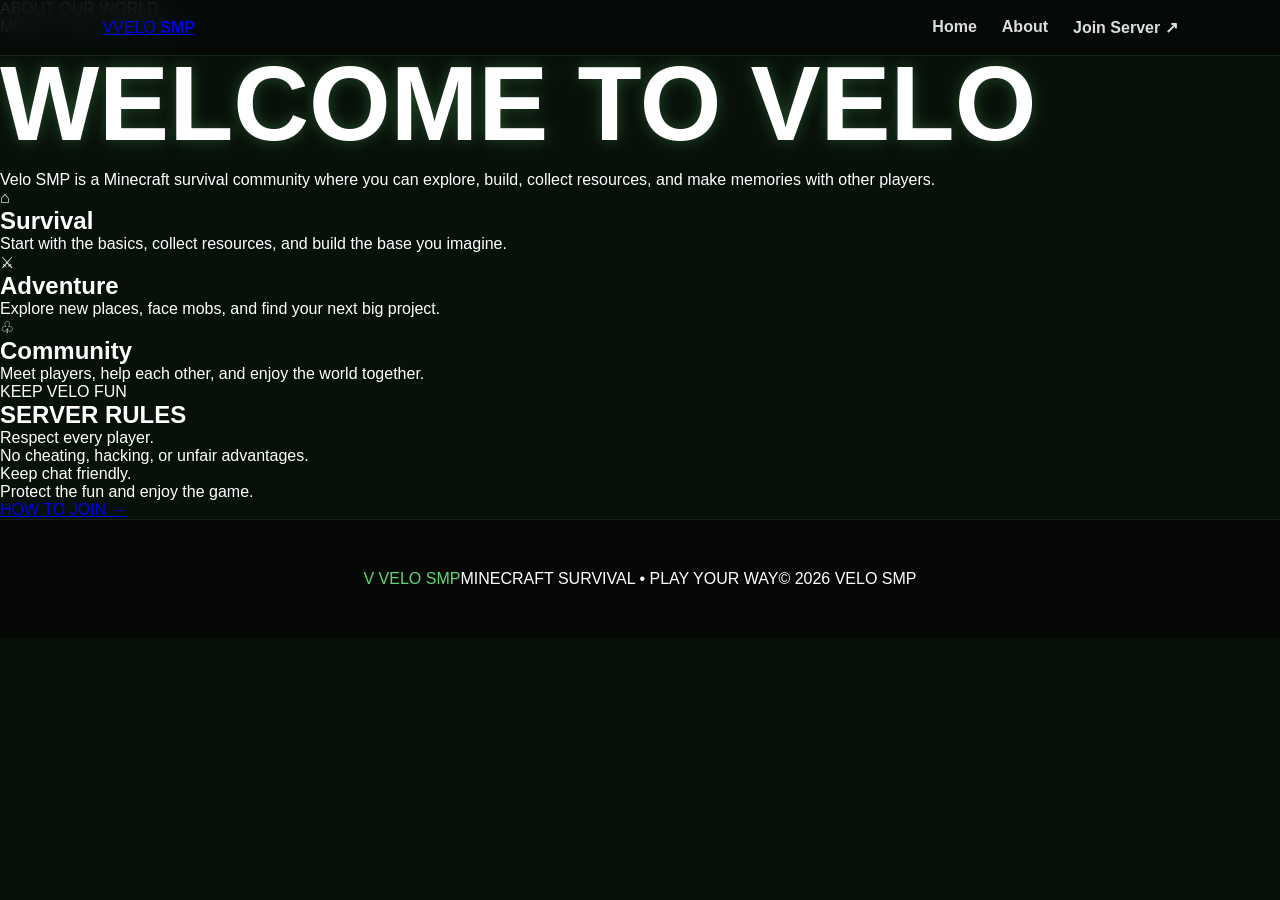
==== about.html @ e3dd099f "Add separate Velo SMP about page" ====
<!doctype html>
<html lang="en">
<head>
  <meta charset="UTF-8"><meta name="viewport" content="width=device-width, initial-scale=1">
  <meta name="theme-color" content="#07110b"><title>About | Velo SMP</title>
  <link rel="icon" type="image/svg+xml" href="favicon.svg"><link rel="stylesheet" href="style.css">
</head>
<body><div class="ambient"></div>
<header class="site-header"><a class="brand" href="index.html"><span class="brand-mark">V</span><span>VELO <b>SMP</b></span></a><nav aria-label="Main navigation"><a href="index.html">Home</a><a class="active" href="about.html">About</a><a class="nav-join" href="join.html">Join Server <span>↗</span></a></nav></header>
<main class="subpage"><div class="server-pill"><span class="status-dot"></span> ABOUT OUR WORLD</div><p class="eyebrow">MORE THAN A SERVER</p><h1>WELCOME TO <span>VELO</span></h1><p class="subpage-copy">Velo SMP is a Minecraft survival community where you can explore, build, collect resources, and make memories with other players.</p>
<div class="about-grid"><article class="info-card"><span class="feature-icon">⌂</span><h2>Survival</h2><p>Start with the basics, collect resources, and build the base you imagine.</p></article><article class="info-card"><span class="feature-icon">⚔</span><h2>Adventure</h2><p>Explore new places, face mobs, and find your next big project.</p></article><article class="info-card"><span class="feature-icon">♧</span><h2>Community</h2><p>Meet players, help each other, and enjoy the world together.</p></article></div>
<div class="rules-panel"><p class="eyebrow">KEEP VELO FUN</p><h2>SERVER RULES</h2><ul><li>Respect every player.</li><li>No cheating, hacking, or unfair advantages.</li><li>Keep chat friendly.</li><li>Protect the fun and enjoy the game.</li></ul></div><a class="button button-primary" href="join.html">HOW TO JOIN <span>→</span></a></main>
<footer><a class="footer-brand" href="index.html"><span class="brand-mark small">V</span> VELO SMP</a><span>MINECRAFT SURVIVAL • PLAY YOUR WAY</span><span>© 2026 VELO SMP</span></footer></body></html>
---- style.css ----
/* ================================
   BASIC RESET
================================ */

* {
    margin: 0;
    padding: 0;
    box-sizing: border-box;
}

html {
    scroll-behavior: smooth;
}

body {
    font-family: Arial, Helvetica, sans-serif;
    background: #08100a;
    color: white;
    overflow-x: hidden;
}


/* ================================
   ANIMATED BACKGROUND
================================ */

.particles {
    position: fixed;
    inset: 0;
    z-index: -10;
    pointer-events: none;

    background-image:
        radial-gradient(
            circle,
            rgba(99, 212, 113, 0.5) 1px,
            transparent 1px
        );

    background-size: 55px 55px;

    animation: backgroundMove 15s linear infinite;

    opacity: 0.3;
}

@keyframes backgroundMove {

    from {
        background-position: 0 0;
    }

    to {
        background-position: 110px 110px;
    }

}


/* ================================
   FLOATING SYMBOLS
================================ */

.floating-symbol {
    position: fixed;
    z-index: -5;

    color: rgba(99, 212, 113, 0.18);

    font-size: 35px;

    pointer-events: none;
}

.symbol-1 {
    left: 8%;
    top: 30%;

    animation:
        floatOne 7s ease-in-out infinite;
}

.symbol-2 {
    right: 10%;
    top: 55%;

    animation:
        floatTwo 9s ease-in-out infinite;
}

.symbol-3 {
    left: 25%;
    bottom: 10%;

    animation:
        floatThree 8s ease-in-out infinite;
}

@keyframes floatOne {

    0%,
    100% {
        transform:
            translate(0, 0)
            rotate(0deg);
    }

    50% {
        transform:
            translate(30px, -40px)
            rotate(180deg);
    }

}

@keyframes floatTwo {

    0%,
    100% {
        transform:
            translate(0, 0)
            rotate(0deg);
    }

    50% {
        transform:
            translate(-30px, 35px)
            rotate(-180deg);
    }

}

@keyframes floatThree {

    0%,
    100% {
        transform:
            translate(0, 0)
            rotate(0deg);
    }

    50% {
        transform:
            translate(40px, -25px)
            rotate(180deg);
    }

}


/* ================================
   NAVBAR
================================ */

header {
    position: fixed;

    top: 0;
    left: 0;

    width: 100%;

    z-index: 1000;

    display: flex;
    justify-content: space-between;
    align-items: center;

    padding: 18px 8%;

    background: rgba(5, 10, 6, 0.85);

    backdrop-filter: blur(12px);

    border-bottom:
        1px solid rgba(99, 212, 113, 0.15);

    transition: 0.3s ease;
}

header.scrolled {
    padding-top: 12px;
    padding-bottom: 12px;

    background:
        rgba(5, 10, 6, 0.97);

    box-shadow:
        0 8px 30px rgba(0, 0, 0, 0.4);
}


/* Logo */

.logo {
    font-size: 22px;
    font-weight: 800;

    color: white;
}

.logo span {
    color: #63d471;
}


/* Navigation */

nav {
    display: flex;
    gap: 25px;
}

nav a {
    color: #ddd;

    text-decoration: none;

    font-weight: 600;

    transition:
        color 0.25s ease;
}

nav a:hover {
    color: #63d471;
}


/* ================================
   HERO
================================ */

.hero {
    min-height: 100vh;

    display: flex;

    justify-content: center;
    align-items: center;

    text-align: center;

    padding:
        120px 20px 90px;

    background:
        radial-gradient(
            circle at center,
            rgba(35, 75, 42, 0.9),
            transparent 50%
        );
}

.hero-content {
    max-width: 850px;
}


/* Welcome */

.welcome {
    color: #63d471;

    letter-spacing: 5px;

    font-size: 13px;

    font-weight: 800;

    margin-bottom: 10px;
}


/* ================================
   VELO SMP TITLE
================================ */

.title-container {
    position: relative;

    display: inline-block;

    animation:
        titleFloat 3s ease-in-out infinite;
}

h1 {
    font-size:
        clamp(55px, 10vw, 105px);

    line-height: 1;

    margin: 15px 0;

    color: white;

    text-shadow:
        0 0 15px rgba(99, 212, 113, 0.3);

    animation:
        titleGlow 2s ease-in-out infinite alternate;
}

@keyframes titleFloat {

    0%,
    100% {
        transform:
            translateY(0)
            rotate(0deg);
    }

    50% {
        transform:
            translateY(-10px)
            rotate(-0.5deg);
    }

}

@keyframes titleGlow {

    from {
        text-shadow:
            0 0 15px
            rgba(99, 212, 113, 0.25);
    }

    to {
        text-shadow:
            0 0 45px
            rgba(99, 212, 113, 0.75);
    }

}


/* Sparkles */

.sparkle {
    position: absolute;

    top: 25%;

    color: #63d471;

    font-size: 22px;

    animation:
        sparkleAnimation 1.5s ease-in-out infinite;
}

.sparkle-left {
    left: -50px;
}

.sparkle-right {
    right: -50px;

    animation-delay: 0.7s;
}

@keyframes sparkleAnimation {

    0%,
    100% {
        opacity: 0.2;

        transform:
            scale(0.6)
            rotate(0deg);
    }

    50% {
        opacity: 1;

        transform:
            scale(1.3)
            rotate(180deg);

        text-shadow:
            0 0 20px #63d471;
    }

}


/* ================================
   DESCRIPTION
================================ */

.description {
    color: #c2cbc4;

    font-size: 18px;

    line-height: 1.6;

    margin-top: 15px;
}


/* ================================
   SERVER IP
================================ */

.server-box {
    max-width: 500px;

    margin:
        30px auto 10px;

    display: flex;

    justify-content: space-between;
    align-items: center;

    padding: 7px;

    background:
        rgba(20, 30, 23, 0.95);

    border:
        1px solid #344936;

    border-radius: 8px;

    animation:
        serverGlow 3s ease-in-out infinite;
}

.server-box span {
    padding-left: 15px;

    font-weight: bold;

    font-size: 16px;
}

.server-box button,
.copy-button {
    position: relative;

    overflow: hidden;

    padding: 13px 20px;

    border: none;

    border-radius: 6px;

    background: #63d471;

    color: #071009;

    font-weight: 800;

    cursor: pointer;

    transition:
        transform 0.2s ease,
        box-shadow 0.2s ease;
}

.server-box button:hover,
.copy-button:hover {
    transform:
        translateY(-2px)
        scale(1.03);

    box-shadow:
        0 8px 25px
        rgba(99, 212, 113, 0.3);
}

@keyframes serverGlow {

    0%,
    100% {
        box-shadow:
            0 0 15px
            rgba(99, 212, 113, 0.04);
    }

    50% {
        box-shadow:
            0 0 30px
            rgba(99, 212, 113, 0.15);
    }

}

#copyMessage {
    min-height: 22px;

    color: #63d471;

    font-weight: bold;

    margin-top: 5px;
}


/* ================================
   BUTTONS
================================ */

.buttons {
    margin-top: 25px;

    display: flex;

    justify-content: center;

    gap: 15px;
}

.main-button,
.instagram-button {
    padding: 14px 25px;

    border-radius: 7px;

    text-decoration: none;

    font-weight: bold;

    transition:
        transform 0.25s ease,
        box-shadow 0.25s ease;
}

.main-button {
    background: #63d471;

    color: #071009;
}

.instagram-button {
    background: #171717;

    color: white;

    border:
        1px solid #444;
}

.main-button:hover,
.instagram-button:hover {
    transform:
        translateY(-4px);

    box-shadow:
        0 10px 25px
        rgba(0, 0, 0, 0.3);
}


/* ================================
   SECTIONS
================================ */

section {
    padding: 110px 8%;
}

.section-heading {
    text-align: center;
}

.section-tag {
    color: #63d471;

    letter-spacing: 4px;

    font-size: 13px;

    font-weight: 800;
}

section h2 {
    text-align: center;

    font-size: 35px;

    margin:
        8px 0 50px;
}


/* ================================
   CARDS
================================ */

.cards {
    max-width: 1100px;

    margin: auto;

    display: grid;

    grid-template-columns:
        repeat(3, 1fr);

    gap: 25px;
}

.card {
    padding: 35px;

    text-align: center;

    background:
        rgba(17, 25, 19, 0.92);

    border:
        1px solid #26352a;

    border-radius: 12px;

    animation:
        cardFloat 5s ease-in-out infinite;

    transition:
        border-color 0.3s ease,
        box-shadow 0.3s ease;
}

.card:nth-child(2) {
    animation-delay: 0.7s;
}

.card:nth-child(3) {
    animation-delay: 1.4s;
}

.card:hover {
    border-color: #63d471;

    box-shadow:
        0 15px 40px
        rgba(99, 212, 113, 0.1);
}

@keyframes cardFloat {

    0%,
    100% {
        transform:
            translateY(0);
    }

    50% {
        transform:
            translateY(-8px);
    }

}

.icon {
    font-size: 45px;

    margin-bottom: 15px;

    display: inline-block;
}


/* Earth */

.earth {
    animation:
        earthAnimation 3s ease-in-out infinite;
}

@keyframes earthAnimation {

    0% {
        transform:
            translateY(0)
            rotate(0deg)
            scale(1);
    }

    50% {
        transform:
            translateY(-10px)
            rotate(180deg)
            scale(1.08);
    }

    100% {
        transform:
            translateY(0)
            rotate(360deg)
            scale(1);
    }

}


/* Sword */

.sword {
    animation:
        swordAnimation 2s ease-in-out infinite;
}

@keyframes swordAnimation {

    0%,
    100% {
        transform:
            rotate(-12deg);
    }

    50% {
        transform:
            rotate(18deg)
            translateY(-8px);
    }

}


/* People */

.people {
    animation:
        peopleAnimation 1.8s ease-in-out infinite;
}

@keyframes peopleAnimation {

    0%,
    100% {
        transform:
            translateY(0);
    }

    50% {
        transform:
            translateY(-10px)
            scale(1.08);
    }

}


/* ================================
   RULES
================================ */

.rules-box {
    max-width: 700px;

    margin: auto;

    padding: 30px;

    background:
        rgba(17, 25, 19, 0.92);

    border:
        1px solid #26352a;

    border-radius: 12px;

    animation:
        rulesGlow 4s ease-in-out infinite;
}

.rules-box p {
    padding: 15px 0;

    border-bottom:
        1px solid #26352a;

    transition:
        padding-left 0.2s ease,
        color 0.2s ease;
}

.rules-box p:last-child {
    border-bottom: none;
}

.rules-box p:hover {
    padding-left: 10px;

    color: #63d471;
}

@keyframes rulesGlow {

    0%,
    100% {
        box-shadow:
            0 0 0
            rgba(99, 212, 113, 0);
    }

    50% {
        box-shadow:
            0 0 35px
            rgba(99, 212, 113, 0.08);
    }

}


/* ================================
   JOIN
================================ */

.join {
    text-align: center;

    background:
        radial-gradient(
            circle,
            rgba(24, 50, 30, 0.9),
            transparent 70%
        );
}

.join h2 {
    margin-bottom: 15px;

    animation:
        joinFloat 3s ease-in-out infinite;
}

.join p {
    color: #c2cbc4;
}

.big-ip {
    margin: 25px 0;

    font-size:
        clamp(24px, 4vw, 32px);

    font-weight: bold;

    color: #63d471;

    text-shadow:
        0 0 20px
        rgba(99, 212, 113, 0.3);
}

@keyframes joinFloat {

    0%,
    100% {
        transform:
            translateY(0);
    }

    50% {
        transform:
            translateY(-6px);
    }

}


/* ================================
   FOOTER
================================ */

footer {
    text-align: center;

    padding: 50px 20px;

    background: #050805;

    border-top:
        1px solid #182119;
}

footer h3 {
    margin-bottom: 10px;
}

footer p {
    color: #999;

    margin: 10px 0;
}

footer a {
    color: #63d471;

    text-decoration: none;
}

footer a:hover {
    text-decoration: underline;
}


/* ================================
   MOBILE
================================ */

@media (max-width: 700px) {

    header {
        padding:
            15px 5%;
    }

    nav {
        display: none;
    }

    .server-box {
        flex-direction: column;

        gap: 10px;
    }

    .server-box span {
        padding: 10px;
    }

    .server-box button {
        width: 100%;
    }

    .buttons {
        flex-direction: column;
    }

    .main-button,
    .instagram-button {
        width: 100%;

        text-align: center;
    }

    .cards {
        grid-template-columns: 1fr;
    }

    section {
        padding:
            80px 6%;
    }

    .sparkle {
        display: none;
    }

}


/* ================================
   REDUCED MOTION
================================ */

@media (prefers-reduced-motion: reduce) {

    * {
        animation: none !important;
        transition: none !important;
    }

}
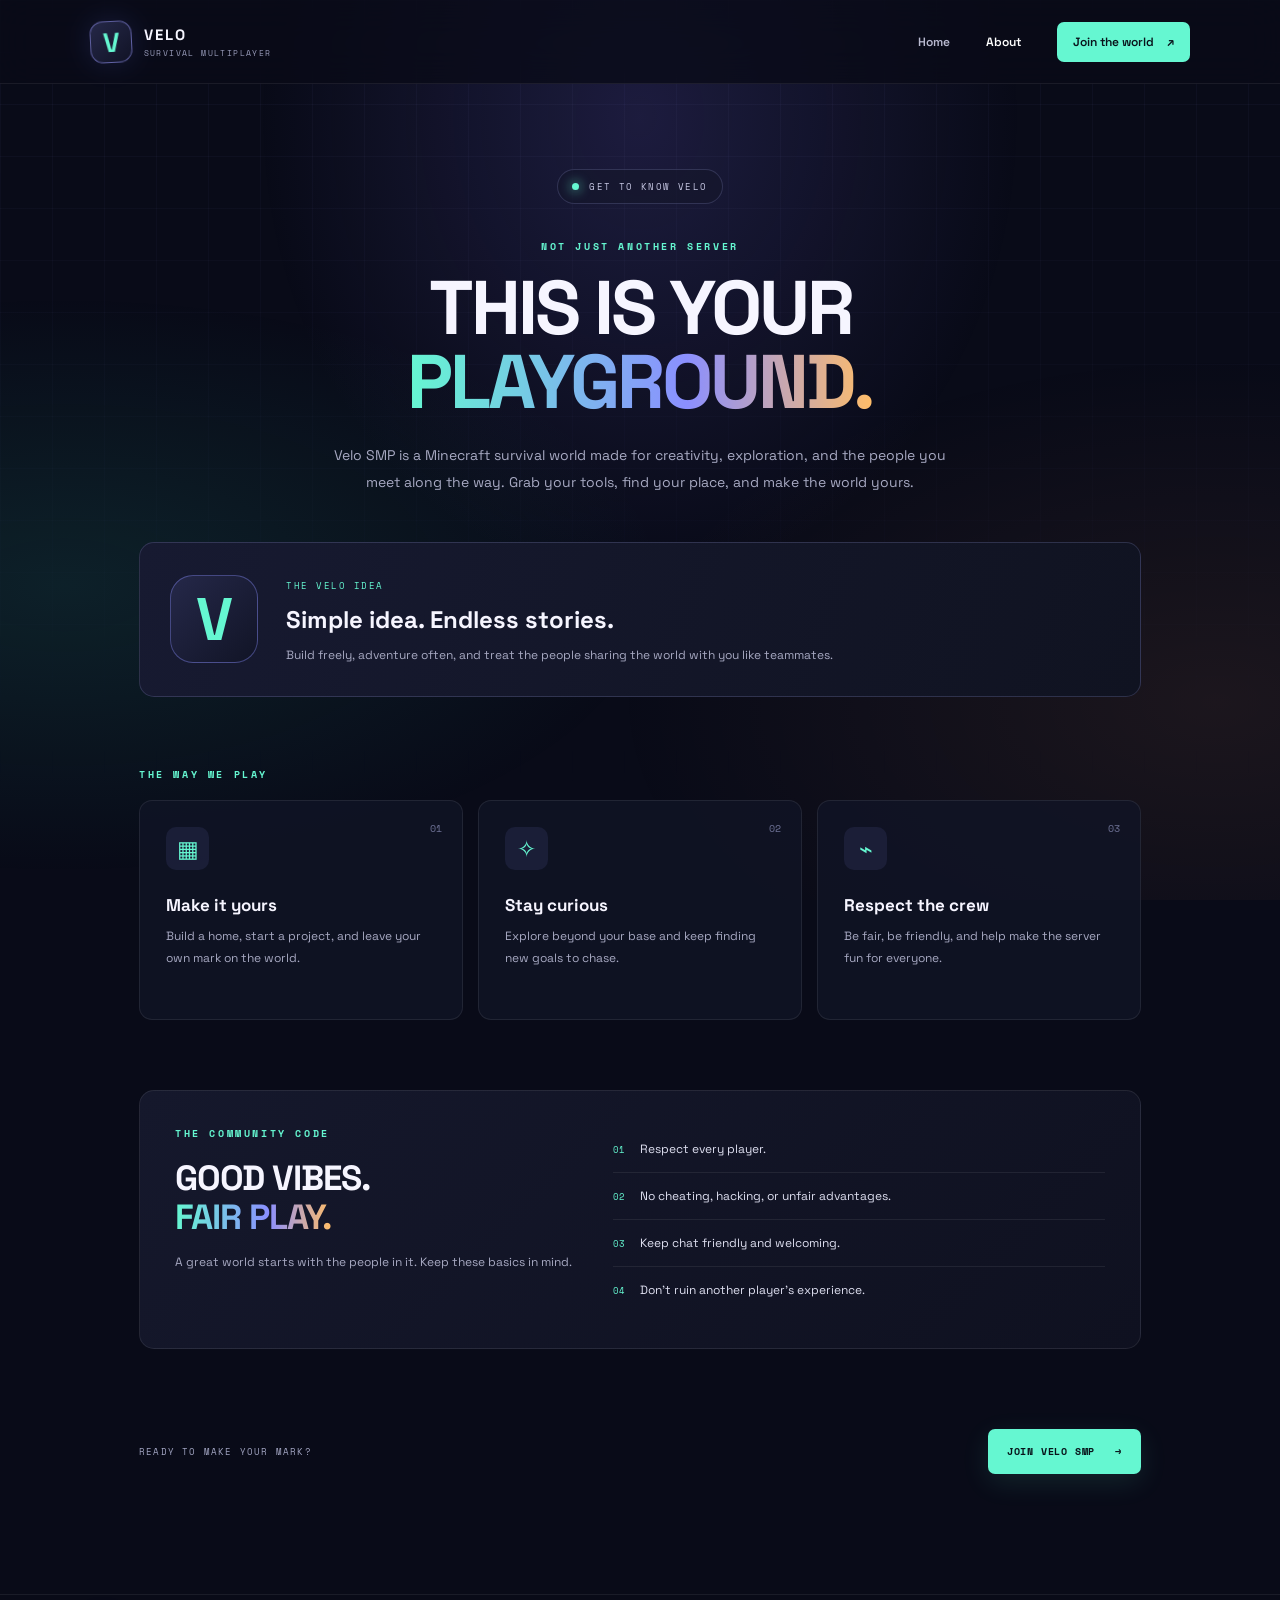
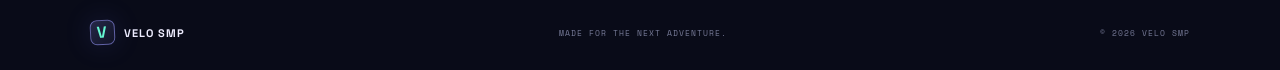
==== commit cfc867e8: "Redesign Velo SMP about page" ====
--- a/about.html
+++ b/about.html
@@ -1,13 +1 @@
-<!doctype html>
-<html lang="en">
-<head>
-  <meta charset="UTF-8"><meta name="viewport" content="width=device-width, initial-scale=1">
-  <meta name="theme-color" content="#07110b"><title>About | Velo SMP</title>
-  <link rel="icon" type="image/svg+xml" href="favicon.svg"><link rel="stylesheet" href="style.css">
-</head>
-<body><div class="ambient"></div>
-<header class="site-header"><a class="brand" href="index.html"><span class="brand-mark">V</span><span>VELO <b>SMP</b></span></a><nav aria-label="Main navigation"><a href="index.html">Home</a><a class="active" href="about.html">About</a><a class="nav-join" href="join.html">Join Server <span>↗</span></a></nav></header>
-<main class="subpage"><div class="server-pill"><span class="status-dot"></span> ABOUT OUR WORLD</div><p class="eyebrow">MORE THAN A SERVER</p><h1>WELCOME TO <span>VELO</span></h1><p class="subpage-copy">Velo SMP is a Minecraft survival community where you can explore, build, collect resources, and make memories with other players.</p>
-<div class="about-grid"><article class="info-card"><span class="feature-icon">⌂</span><h2>Survival</h2><p>Start with the basics, collect resources, and build the base you imagine.</p></article><article class="info-card"><span class="feature-icon">⚔</span><h2>Adventure</h2><p>Explore new places, face mobs, and find your next big project.</p></article><article class="info-card"><span class="feature-icon">♧</span><h2>Community</h2><p>Meet players, help each other, and enjoy the world together.</p></article></div>
-<div class="rules-panel"><p class="eyebrow">KEEP VELO FUN</p><h2>SERVER RULES</h2><ul><li>Respect every player.</li><li>No cheating, hacking, or unfair advantages.</li><li>Keep chat friendly.</li><li>Protect the fun and enjoy the game.</li></ul></div><a class="button button-primary" href="join.html">HOW TO JOIN <span>→</span></a></main>
-<footer><a class="footer-brand" href="index.html"><span class="brand-mark small">V</span> VELO SMP</a><span>MINECRAFT SURVIVAL • PLAY YOUR WAY</span><span>© 2026 VELO SMP</span></footer></body></html>+<!doctype html><html lang="en"><head><meta charset="UTF-8"><meta name="viewport" content="width=device-width,initial-scale=1"><meta name="theme-color" content="#090b18"><title>About Velo SMP — The World</title><link rel="icon" type="image/svg+xml" href="favicon.svg?v=2"><link rel="stylesheet" href="style.css"></head><body><div class="ambient"></div><div class="grid-overlay"></div><header class="site-header"><a class="brand" href="index.html"><span class="brand-mark">V</span><span class="brand-name">VELO<span class="brand-sub">SURVIVAL MULTIPLAYER</span></span></a><nav><a href="index.html">Home</a><a class="active" href="about.html">About</a><a class="nav-join" href="join.html">Join the world <span>↗</span></a></nav></header><main class="subpage"><div class="page-kicker"><span class="live-dot"></span> GET TO KNOW VELO</div><p class="eyebrow">NOT JUST ANOTHER SERVER</p><h1>THIS IS YOUR<br><span>PLAYGROUND.</span></h1><p class="subpage-copy">Velo SMP is a Minecraft survival world made for creativity, exploration, and the people you meet along the way. Grab your tools, find your place, and make the world yours.</p><div class="about-banner"><div class="banner-symbol">V</div><div><span class="card-number">THE VELO IDEA</span><h2>Simple idea. Endless stories.</h2><p>Build freely, adventure often, and treat the people sharing the world with you like teammates.</p></div></div><p class="eyebrow left-eye">THE WAY WE PLAY</p><div class="about-grid"><article class="info-card"><span class="info-num">01</span><div class="info-icon">▦</div><h2>Make it yours</h2><p>Build a home, start a project, and leave your own mark on the world.</p></article><article class="info-card"><span class="info-num">02</span><div class="info-icon">✧</div><h2>Stay curious</h2><p>Explore beyond your base and keep finding new goals to chase.</p></article><article class="info-card"><span class="info-num">03</span><div class="info-icon">⌁</div><h2>Respect the crew</h2><p>Be fair, be friendly, and help make the server fun for everyone.</p></article></div><section class="rules-panel"><div><p class="eyebrow left-eye">THE COMMUNITY CODE</p><h2>GOOD VIBES.<br><span>FAIR PLAY.</span></h2><p class="rules-intro">A great world starts with the people in it. Keep these basics in mind.</p></div><ul><li><span>01</span> Respect every player.</li><li><span>02</span> No cheating, hacking, or unfair advantages.</li><li><span>03</span> Keep chat friendly and welcoming.</li><li><span>04</span> Don't ruin another player's experience.</li></ul></section><div class="bottom-cta"><p>READY TO MAKE YOUR MARK?</p><a class="button primary" href="join.html">JOIN VELO SMP <span>→</span></a></div></main><footer><a class="footer-brand" href="index.html"><span class="brand-mark mini">V</span> VELO SMP</a><span>MADE FOR THE NEXT ADVENTURE.</span><span>© 2026 VELO SMP</span></footer></body></html>
--- a/style.css
+++ b/style.css
@@ -1,973 +1,3 @@
-/* ================================
-   BASIC RESET
-================================ */
-
-* {
-    margin: 0;
-    padding: 0;
-    box-sizing: border-box;
-}
-
-html {
-    scroll-behavior: smooth;
-}
-
-body {
-    font-family: Arial, Helvetica, sans-serif;
-    background: #08100a;
-    color: white;
-    overflow-x: hidden;
-}
-
-
-/* ================================
-   ANIMATED BACKGROUND
-================================ */
-
-.particles {
-    position: fixed;
-    inset: 0;
-    z-index: -10;
-    pointer-events: none;
-
-    background-image:
-        radial-gradient(
-            circle,
-            rgba(99, 212, 113, 0.5) 1px,
-            transparent 1px
-        );
-
-    background-size: 55px 55px;
-
-    animation: backgroundMove 15s linear infinite;
-
-    opacity: 0.3;
-}
-
-@keyframes backgroundMove {
-
-    from {
-        background-position: 0 0;
-    }
-
-    to {
-        background-position: 110px 110px;
-    }
-
-}
-
-
-/* ================================
-   FLOATING SYMBOLS
-================================ */
-
-.floating-symbol {
-    position: fixed;
-    z-index: -5;
-
-    color: rgba(99, 212, 113, 0.18);
-
-    font-size: 35px;
-
-    pointer-events: none;
-}
-
-.symbol-1 {
-    left: 8%;
-    top: 30%;
-
-    animation:
-        floatOne 7s ease-in-out infinite;
-}
-
-.symbol-2 {
-    right: 10%;
-    top: 55%;
-
-    animation:
-        floatTwo 9s ease-in-out infinite;
-}
-
-.symbol-3 {
-    left: 25%;
-    bottom: 10%;
-
-    animation:
-        floatThree 8s ease-in-out infinite;
-}
-
-@keyframes floatOne {
-
-    0%,
-    100% {
-        transform:
-            translate(0, 0)
-            rotate(0deg);
-    }
-
-    50% {
-        transform:
-            translate(30px, -40px)
-            rotate(180deg);
-    }
-
-}
-
-@keyframes floatTwo {
-
-    0%,
-    100% {
-        transform:
-            translate(0, 0)
-            rotate(0deg);
-    }
-
-    50% {
-        transform:
-            translate(-30px, 35px)
-            rotate(-180deg);
-    }
-
-}
-
-@keyframes floatThree {
-
-    0%,
-    100% {
-        transform:
-            translate(0, 0)
-            rotate(0deg);
-    }
-
-    50% {
-        transform:
-            translate(40px, -25px)
-            rotate(180deg);
-    }
-
-}
-
-
-/* ================================
-   NAVBAR
-================================ */
-
-header {
-    position: fixed;
-
-    top: 0;
-    left: 0;
-
-    width: 100%;
-
-    z-index: 1000;
-
-    display: flex;
-    justify-content: space-between;
-    align-items: center;
-
-    padding: 18px 8%;
-
-    background: rgba(5, 10, 6, 0.85);
-
-    backdrop-filter: blur(12px);
-
-    border-bottom:
-        1px solid rgba(99, 212, 113, 0.15);
-
-    transition: 0.3s ease;
-}
-
-header.scrolled {
-    padding-top: 12px;
-    padding-bottom: 12px;
-
-    background:
-        rgba(5, 10, 6, 0.97);
-
-    box-shadow:
-        0 8px 30px rgba(0, 0, 0, 0.4);
-}
-
-
-/* Logo */
-
-.logo {
-    font-size: 22px;
-    font-weight: 800;
-
-    color: white;
-}
-
-.logo span {
-    color: #63d471;
-}
-
-
-/* Navigation */
-
-nav {
-    display: flex;
-    gap: 25px;
-}
-
-nav a {
-    color: #ddd;
-
-    text-decoration: none;
-
-    font-weight: 600;
-
-    transition:
-        color 0.25s ease;
-}
-
-nav a:hover {
-    color: #63d471;
-}
-
-
-/* ================================
-   HERO
-================================ */
-
-.hero {
-    min-height: 100vh;
-
-    display: flex;
-
-    justify-content: center;
-    align-items: center;
-
-    text-align: center;
-
-    padding:
-        120px 20px 90px;
-
-    background:
-        radial-gradient(
-            circle at center,
-            rgba(35, 75, 42, 0.9),
-            transparent 50%
-        );
-}
-
-.hero-content {
-    max-width: 850px;
-}
-
-
-/* Welcome */
-
-.welcome {
-    color: #63d471;
-
-    letter-spacing: 5px;
-
-    font-size: 13px;
-
-    font-weight: 800;
-
-    margin-bottom: 10px;
-}
-
-
-/* ================================
-   VELO SMP TITLE
-================================ */
-
-.title-container {
-    position: relative;
-
-    display: inline-block;
-
-    animation:
-        titleFloat 3s ease-in-out infinite;
-}
-
-h1 {
-    font-size:
-        clamp(55px, 10vw, 105px);
-
-    line-height: 1;
-
-    margin: 15px 0;
-
-    color: white;
-
-    text-shadow:
-        0 0 15px rgba(99, 212, 113, 0.3);
-
-    animation:
-        titleGlow 2s ease-in-out infinite alternate;
-}
-
-@keyframes titleFloat {
-
-    0%,
-    100% {
-        transform:
-            translateY(0)
-            rotate(0deg);
-    }
-
-    50% {
-        transform:
-            translateY(-10px)
-            rotate(-0.5deg);
-    }
-
-}
-
-@keyframes titleGlow {
-
-    from {
-        text-shadow:
-            0 0 15px
-            rgba(99, 212, 113, 0.25);
-    }
-
-    to {
-        text-shadow:
-            0 0 45px
-            rgba(99, 212, 113, 0.75);
-    }
-
-}
-
-
-/* Sparkles */
-
-.sparkle {
-    position: absolute;
-
-    top: 25%;
-
-    color: #63d471;
-
-    font-size: 22px;
-
-    animation:
-        sparkleAnimation 1.5s ease-in-out infinite;
-}
-
-.sparkle-left {
-    left: -50px;
-}
-
-.sparkle-right {
-    right: -50px;
-
-    animation-delay: 0.7s;
-}
-
-@keyframes sparkleAnimation {
-
-    0%,
-    100% {
-        opacity: 0.2;
-
-        transform:
-            scale(0.6)
-            rotate(0deg);
-    }
-
-    50% {
-        opacity: 1;
-
-        transform:
-            scale(1.3)
-            rotate(180deg);
-
-        text-shadow:
-            0 0 20px #63d471;
-    }
-
-}
-
-
-/* ================================
-   DESCRIPTION
-================================ */
-
-.description {
-    color: #c2cbc4;
-
-    font-size: 18px;
-
-    line-height: 1.6;
-
-    margin-top: 15px;
-}
-
-
-/* ================================
-   SERVER IP
-================================ */
-
-.server-box {
-    max-width: 500px;
-
-    margin:
-        30px auto 10px;
-
-    display: flex;
-
-    justify-content: space-between;
-    align-items: center;
-
-    padding: 7px;
-
-    background:
-        rgba(20, 30, 23, 0.95);
-
-    border:
-        1px solid #344936;
-
-    border-radius: 8px;
-
-    animation:
-        serverGlow 3s ease-in-out infinite;
-}
-
-.server-box span {
-    padding-left: 15px;
-
-    font-weight: bold;
-
-    font-size: 16px;
-}
-
-.server-box button,
-.copy-button {
-    position: relative;
-
-    overflow: hidden;
-
-    padding: 13px 20px;
-
-    border: none;
-
-    border-radius: 6px;
-
-    background: #63d471;
-
-    color: #071009;
-
-    font-weight: 800;
-
-    cursor: pointer;
-
-    transition:
-        transform 0.2s ease,
-        box-shadow 0.2s ease;
-}
-
-.server-box button:hover,
-.copy-button:hover {
-    transform:
-        translateY(-2px)
-        scale(1.03);
-
-    box-shadow:
-        0 8px 25px
-        rgba(99, 212, 113, 0.3);
-}
-
-@keyframes serverGlow {
-
-    0%,
-    100% {
-        box-shadow:
-            0 0 15px
-            rgba(99, 212, 113, 0.04);
-    }
-
-    50% {
-        box-shadow:
-            0 0 30px
-            rgba(99, 212, 113, 0.15);
-    }
-
-}
-
-#copyMessage {
-    min-height: 22px;
-
-    color: #63d471;
-
-    font-weight: bold;
-
-    margin-top: 5px;
-}
-
-
-/* ================================
-   BUTTONS
-================================ */
-
-.buttons {
-    margin-top: 25px;
-
-    display: flex;
-
-    justify-content: center;
-
-    gap: 15px;
-}
-
-.main-button,
-.instagram-button {
-    padding: 14px 25px;
-
-    border-radius: 7px;
-
-    text-decoration: none;
-
-    font-weight: bold;
-
-    transition:
-        transform 0.25s ease,
-        box-shadow 0.25s ease;
-}
-
-.main-button {
-    background: #63d471;
-
-    color: #071009;
-}
-
-.instagram-button {
-    background: #171717;
-
-    color: white;
-
-    border:
-        1px solid #444;
-}
-
-.main-button:hover,
-.instagram-button:hover {
-    transform:
-        translateY(-4px);
-
-    box-shadow:
-        0 10px 25px
-        rgba(0, 0, 0, 0.3);
-}
-
-
-/* ================================
-   SECTIONS
-================================ */
-
-section {
-    padding: 110px 8%;
-}
-
-.section-heading {
-    text-align: center;
-}
-
-.section-tag {
-    color: #63d471;
-
-    letter-spacing: 4px;
-
-    font-size: 13px;
-
-    font-weight: 800;
-}
-
-section h2 {
-    text-align: center;
-
-    font-size: 35px;
-
-    margin:
-        8px 0 50px;
-}
-
-
-/* ================================
-   CARDS
-================================ */
-
-.cards {
-    max-width: 1100px;
-
-    margin: auto;
-
-    display: grid;
-
-    grid-template-columns:
-        repeat(3, 1fr);
-
-    gap: 25px;
-}
-
-.card {
-    padding: 35px;
-
-    text-align: center;
-
-    background:
-        rgba(17, 25, 19, 0.92);
-
-    border:
-        1px solid #26352a;
-
-    border-radius: 12px;
-
-    animation:
-        cardFloat 5s ease-in-out infinite;
-
-    transition:
-        border-color 0.3s ease,
-        box-shadow 0.3s ease;
-}
-
-.card:nth-child(2) {
-    animation-delay: 0.7s;
-}
-
-.card:nth-child(3) {
-    animation-delay: 1.4s;
-}
-
-.card:hover {
-    border-color: #63d471;
-
-    box-shadow:
-        0 15px 40px
-        rgba(99, 212, 113, 0.1);
-}
-
-@keyframes cardFloat {
-
-    0%,
-    100% {
-        transform:
-            translateY(0);
-    }
-
-    50% {
-        transform:
-            translateY(-8px);
-    }
-
-}
-
-.icon {
-    font-size: 45px;
-
-    margin-bottom: 15px;
-
-    display: inline-block;
-}
-
-
-/* Earth */
-
-.earth {
-    animation:
-        earthAnimation 3s ease-in-out infinite;
-}
-
-@keyframes earthAnimation {
-
-    0% {
-        transform:
-            translateY(0)
-            rotate(0deg)
-            scale(1);
-    }
-
-    50% {
-        transform:
-            translateY(-10px)
-            rotate(180deg)
-            scale(1.08);
-    }
-
-    100% {
-        transform:
-            translateY(0)
-            rotate(360deg)
-            scale(1);
-    }
-
-}
-
-
-/* Sword */
-
-.sword {
-    animation:
-        swordAnimation 2s ease-in-out infinite;
-}
-
-@keyframes swordAnimation {
-
-    0%,
-    100% {
-        transform:
-            rotate(-12deg);
-    }
-
-    50% {
-        transform:
-            rotate(18deg)
-            translateY(-8px);
-    }
-
-}
-
-
-/* People */
-
-.people {
-    animation:
-        peopleAnimation 1.8s ease-in-out infinite;
-}
-
-@keyframes peopleAnimation {
-
-    0%,
-    100% {
-        transform:
-            translateY(0);
-    }
-
-    50% {
-        transform:
-            translateY(-10px)
-            scale(1.08);
-    }
-
-}
-
-
-/* ================================
-   RULES
-================================ */
-
-.rules-box {
-    max-width: 700px;
-
-    margin: auto;
-
-    padding: 30px;
-
-    background:
-        rgba(17, 25, 19, 0.92);
-
-    border:
-        1px solid #26352a;
-
-    border-radius: 12px;
-
-    animation:
-        rulesGlow 4s ease-in-out infinite;
-}
-
-.rules-box p {
-    padding: 15px 0;
-
-    border-bottom:
-        1px solid #26352a;
-
-    transition:
-        padding-left 0.2s ease,
-        color 0.2s ease;
-}
-
-.rules-box p:last-child {
-    border-bottom: none;
-}
-
-.rules-box p:hover {
-    padding-left: 10px;
-
-    color: #63d471;
-}
-
-@keyframes rulesGlow {
-
-    0%,
-    100% {
-        box-shadow:
-            0 0 0
-            rgba(99, 212, 113, 0);
-    }
-
-    50% {
-        box-shadow:
-            0 0 35px
-            rgba(99, 212, 113, 0.08);
-    }
-
-}
-
-
-/* ================================
-   JOIN
-================================ */
-
-.join {
-    text-align: center;
-
-    background:
-        radial-gradient(
-            circle,
-            rgba(24, 50, 30, 0.9),
-            transparent 70%
-        );
-}
-
-.join h2 {
-    margin-bottom: 15px;
-
-    animation:
-        joinFloat 3s ease-in-out infinite;
-}
-
-.join p {
-    color: #c2cbc4;
-}
-
-.big-ip {
-    margin: 25px 0;
-
-    font-size:
-        clamp(24px, 4vw, 32px);
-
-    font-weight: bold;
-
-    color: #63d471;
-
-    text-shadow:
-        0 0 20px
-        rgba(99, 212, 113, 0.3);
-}
-
-@keyframes joinFloat {
-
-    0%,
-    100% {
-        transform:
-            translateY(0);
-    }
-
-    50% {
-        transform:
-            translateY(-6px);
-    }
-
-}
-
-
-/* ================================
-   FOOTER
-================================ */
-
-footer {
-    text-align: center;
-
-    padding: 50px 20px;
-
-    background: #050805;
-
-    border-top:
-        1px solid #182119;
-}
-
-footer h3 {
-    margin-bottom: 10px;
-}
-
-footer p {
-    color: #999;
-
-    margin: 10px 0;
-}
-
-footer a {
-    color: #63d471;
-
-    text-decoration: none;
-}
-
-footer a:hover {
-    text-decoration: underline;
-}
-
-
-/* ================================
-   MOBILE
-================================ */
-
-@media (max-width: 700px) {
-
-    header {
-        padding:
-            15px 5%;
-    }
-
-    nav {
-        display: none;
-    }
-
-    .server-box {
-        flex-direction: column;
-
-        gap: 10px;
-    }
-
-    .server-box span {
-        padding: 10px;
-    }
-
-    .server-box button {
-        width: 100%;
-    }
-
-    .buttons {
-        flex-direction: column;
-    }
-
-    .main-button,
-    .instagram-button {
-        width: 100%;
-
-        text-align: center;
-    }
-
-    .cards {
-        grid-template-columns: 1fr;
-    }
-
-    section {
-        padding:
-            80px 6%;
-    }
-
-    .sparkle {
-        display: none;
-    }
-
-}
-
-
-/* ================================
-   REDUCED MOTION
-================================ */
-
-@media (prefers-reduced-motion: reduce) {
-
-    * {
-        animation: none !important;
-        transition: none !important;
-    }
-
-}
+@import url('https://fonts.googleapis.com/css2?family=Space+Grotesk:wght@400;500;600;700&family=Space+Mono:wght@400;700&display=swap');
+:root{--bg:#090b18;--panel:#111426;--panel2:#15182d;--mint:#65f7d1;--violet:#8b8fff;--orange:#ffbd68;--text:#f6f5ff;--muted:#a7a9c2;--line:rgba(177,181,255,.18)}*{box-sizing:border-box;margin:0;padding:0}html{scroll-behavior:smooth}body{min-height:100vh;background:var(--bg);color:var(--text);font-family:'Space Grotesk',Arial,sans-serif;overflow-x:hidden}a{color:inherit;text-decoration:none}.ambient{position:fixed;inset:0;z-index:-2;pointer-events:none;background:radial-gradient(ellipse at 50% 13%,rgba(98,89,198,.22),transparent 42%),radial-gradient(ellipse at 5% 65%,rgba(45,213,183,.11),transparent 35%),radial-gradient(ellipse at 95% 78%,rgba(255,153,93,.08),transparent 35%)}.grid-overlay{position:fixed;inset:0;z-index:-1;pointer-events:none;background-image:linear-gradient(rgba(168,170,255,.045) 1px,transparent 1px),linear-gradient(90deg,rgba(168,170,255,.045) 1px,transparent 1px);background-size:52px 52px;mask-image:linear-gradient(to bottom,black,transparent 90%)}.site-header{min-height:84px;padding:16px clamp(20px,7vw,105px);display:flex;align-items:center;justify-content:space-between;gap:22px;border-bottom:1px solid #ffffff12;background:rgba(9,11,24,.78);backdrop-filter:blur(18px);position:relative;z-index:3}.brand{display:flex;align-items:center;gap:12px}.brand-mark{width:42px;height:42px;display:grid;place-items:center;border:1px solid #9a9bff88;border-radius:13px;background:linear-gradient(140deg,#252848,#111326);color:var(--mint);font-size:27px;font-weight:700;box-shadow:0 0 28px #777dff25;transform:rotate(-3deg)}.brand-name{font-size:15px;font-weight:700;letter-spacing:2px}.brand-sub{display:block;margin-top:3px;font:8px 'Space Mono',monospace;letter-spacing:1.4px;color:#9a9dbb}.site-header nav{display:flex;align-items:center;gap:clamp(16px,3vw,36px)}.site-header nav a{font-size:12px;font-weight:600;color:#b9bad0;transition:color .2s}.site-header nav a:hover,.site-header nav a.active{color:#fff}.site-header nav .nav-join{padding:12px 16px;border-radius:7px;background:var(--mint);color:#09131b}.nav-join span{margin-left:10px}.hero{min-height:690px;min-height:calc(100svh - 84px);padding:80px 20px 35px;position:relative;display:flex;flex-direction:column;align-items:center;text-align:center;justify-content:center;overflow:hidden}.hero-orbit{position:absolute;width:500px;height:500px;border:1px solid #9296ff13;border-radius:50%;pointer-events:none}.orbit-one{transform:scaleX(1.5) rotate(-25deg)}.orbit-two{transform:scaleX(1.15) rotate(32deg);border-color:#65f7d115}.server-pill,.page-kicker{display:inline-flex;align-items:center;gap:10px;padding:10px 14px;border:1px solid var(--line);border-radius:99px;color:#c8c9e5;background:#14162a99;font:9px 'Space Mono',monospace;letter-spacing:1.4px;position:relative}.live-dot{width:7px;height:7px;border-radius:50%;background:var(--mint);box-shadow:0 0 12px #65f7d1;display:inline-block}.hero-emblem{position:relative;width:94px;height:94px;margin-top:32px;display:grid;place-items:center;border:1px solid #9c9dff80;border-radius:27px;background:linear-gradient(145deg,#26294a,#111326);box-shadow:0 15px 65px #6c72ff20,inset 0 0 22px #65f7d10a;transform:rotate(-4deg)}.hero-emblem>span{font-size:66px;font-weight:700;letter-spacing:-8px;padding-right:7px;background:linear-gradient(140deg,var(--mint),var(--violet) 65%,var(--orange));color:transparent;background-clip:text}.emblem-spark{position:absolute;right:-10px;top:-11px;font-style:normal;color:var(--orange);font-size:25px;text-shadow:0 0 20px #ffbd6866}.eyebrow{margin-top:30px;color:var(--mint);font:10px 'Space Mono',monospace;font-weight:700;letter-spacing:2.6px;position:relative}.hero h1,.subpage h1{margin-top:17px;font-size:clamp(48px,8vw,88px);line-height:.98;font-weight:700;letter-spacing:-4px;position:relative}.hero h1 span,.subpage h1 span,.section-heading h2 span,.cta-band h2 span,.rules-panel h2 span,.connect-card h2 span{background:linear-gradient(90deg,var(--mint),var(--violet) 60%,var(--orange));color:transparent;background-clip:text}.hero-copy{margin-top:22px;color:var(--muted);line-height:1.85;font-size:14px;position:relative}.server-address{margin-top:30px;width:min(100%,430px);padding:13px 14px;display:flex;align-items:center;gap:13px;border:1px solid var(--line);border-radius:12px;background:rgba(17,20,38,.88);text-align:left;position:relative;box-shadow:0 12px 50px #0002}.address-icon{width:40px;height:40px;display:grid;place-items:center;border-radius:9px;background:#65f7d115;color:var(--mint);font-size:20px}.address-text{flex:1}.server-address small,.ip-box small{display:block;color:#9699b8;font:8px 'Space Mono',monospace;letter-spacing:1.4px;margin-bottom:6px}.server-address strong{font:13px 'Space Mono',monospace;color:#fff}.server-address button,.ip-box button{border:1px solid #65f7d14a;border-radius:7px;background:#65f7d112;color:var(--mint);font:9px 'Space Mono',monospace;font-weight:700;padding:12px;cursor:pointer;transition:.2s}.server-address button:hover,.ip-box button:hover{background:var(--mint);color:#08131a}.server-address button span{margin-left:5px}.copy-note{min-height:17px;margin-top:8px;color:var(--mint);font-size:11px;position:relative}.hero-actions{display:flex;flex-wrap:wrap;gap:12px;justify-content:center;margin-top:8px;position:relative}.button{display:inline-flex;align-items:center;justify-content:center;gap:20px;padding:15px 19px;border-radius:7px;font:10px 'Space Mono',monospace;font-weight:700;letter-spacing:.8px;transition:transform .2s,background .2s,border-color .2s}.button:hover{transform:translateY(-3px)}.button.primary{background:var(--mint);color:#08131a;box-shadow:0 8px 28px #65f7d11c}.button.primary:hover{background:#a0ffe7}.button.ghost{border:1px solid #ffffff25;color:#e4e3f5;background:#ffffff03}.button.ghost:hover{border-color:#8b8fff99;background:#8b8fff12}.hero-stats{display:flex;align-items:center;gap:25px;margin-top:45px;position:relative}.hero-stats div{display:grid;gap:5px;text-align:left}.hero-stats strong{font-size:18px}.hero-stats span{font:8px 'Space Mono',monospace;color:#9093b1;letter-spacing:1px}.hero-stats>i{width:1px;height:30px;background:#ffffff20}.scroll-cue{position:absolute;bottom:19px;display:flex;align-items:center;gap:9px;color:#777b9b;font:8px 'Space Mono',monospace;letter-spacing:1.6px}.scroll-cue span{width:22px;height:1px;background:var(--mint)}.section-wrap{max-width:1120px;margin:0 auto;padding:100px 24px 110px}.section-heading{display:flex;align-items:flex-end;justify-content:space-between;gap:30px;margin-bottom:35px}.section-heading .eyebrow{margin-top:0}.section-heading h2,.cta-band h2{margin-top:15px;font-size:clamp(32px,5vw,55px);line-height:1.04;letter-spacing:-2px}.section-heading>p{max-width:350px;color:var(--muted);font-size:13px;line-height:1.9;padding-bottom:5px}.feature-grid{display:grid;grid-template-columns:1fr 1fr;gap:16px}.feature-card{position:relative;overflow:hidden;border:1px solid #ffffff14;border-radius:15px;background:linear-gradient(145deg,#14172b,#0f1120);min-height:360px;display:flex;flex-direction:column;transition:transform .25s,border-color .25s}.feature-card:hover{transform:translateY(-5px);border-color:#8b8fff66}.feature-large{grid-row:span 2}.card-art{height:175px;position:relative;overflow:hidden;background:radial-gradient(ellipse at 50% 100%,#4b448d66,transparent 60%),linear-gradient(145deg,#202447,#101323)}.feature-large .card-art{height:260px}.art-moon{position:absolute;width:75px;height:75px;border-radius:50%;background:linear-gradient(135deg,#ffda9b,#ff9c9b);right:18%;top:24px;box-shadow:0 0 55px #ffbd6840}.block{position:absolute;bottom:-10px;width:110px;height:125px;transform:rotate(25deg) skewY(-15deg);border:1px solid #65f7d166;background:linear-gradient(135deg,#4be4c3,#245c73)}.block-a{left:17%;height:135px}.block-b{left:39%;height:165px;background:linear-gradient(135deg,#8b8fff,#454a8b)}.block-c{left:61%;height:110px;background:linear-gradient(135deg,#ffbd68,#9e5e75)}.art-explore{background:radial-gradient(ellipse at 50% 100%,#286d6c,transparent 70%),linear-gradient(135deg,#192a42,#17172c)}.mountain{position:absolute;bottom:-60px;width:250px;height:190px;transform:rotate(45deg);background:linear-gradient(135deg,#4a9f9a,#263a62);border:1px solid #65f7d155}.mountain-a{left:5%}.mountain-b{left:42%;bottom:-80px;background:linear-gradient(135deg,#9b88e7,#37355e)}.art-star{position:absolute;top:25px;right:25%;font-size:32px;color:#ffdc9d}.art-crew{background:radial-gradient(ellipse at 50% 120%,#514a8b,transparent 65%),linear-gradient(135deg,#29203f,#111426)}.crew-orb{position:absolute;width:78px;height:78px;border-radius:24px;transform:rotate(35deg);border:1px solid #ffffff5a;box-shadow:inset 0 0 25px #ffffff16,0 0 40px #0002}.orb-a{left:18%;top:48px;background:linear-gradient(135deg,#65f7d1,#237f9a)}.orb-b{left:40%;top:28px;background:linear-gradient(135deg,#a2a1ff,#6356a6)}.orb-c{left:62%;top:55px;background:linear-gradient(135deg,#ffbd68,#b85e84)}.card-content{padding:25px 25px 29px}.card-number{font:9px 'Space Mono',monospace;letter-spacing:1.5px;color:var(--mint)}.card-content h3{font-size:21px;margin:12px 0 9px;letter-spacing:-.5px}.card-content p{max-width:410px;color:var(--muted);font-size:12px;line-height:1.8}.card-arrow{position:absolute;right:22px;bottom:24px;color:#aaaaf5;font-size:20px}.cta-band{max-width:1070px;margin:0 auto 100px;padding:40px clamp(22px,5vw,55px);border:1px solid #8b8fff36;border-radius:16px;display:flex;align-items:center;justify-content:space-between;gap:25px;background:radial-gradient(ellipse at 85% 20%,#6563c229,transparent 45%),linear-gradient(110deg,#15182c,#101221)}.cta-band .eyebrow{margin-top:0}.cta-band h2{font-size:clamp(27px,4vw,43px)}footer{display:flex;align-items:center;justify-content:space-between;gap:20px;padding:25px clamp(20px,7vw,105px);border-top:1px solid #ffffff12;color:#777b98;font:8px 'Space Mono',monospace;letter-spacing:1px}.footer-brand{display:flex;align-items:center;gap:9px;color:#eeedff;font:700 11px 'Space Grotesk',sans-serif;letter-spacing:1px}.brand-mark.mini{width:25px;height:25px;font-size:16px;border-radius:7px}.subpage{max-width:1050px;min-height:calc(100vh - 150px);margin:auto;padding:85px 24px 95px;text-align:center}.page-kicker{font-size:9px}.subpage .eyebrow{margin-top:35px}.subpage h1{font-size:clamp(43px,7vw,76px);letter-spacing:-3px}.subpage-copy{max-width:630px;margin:22px auto 45px;color:var(--muted);font-size:14px;line-height:1.95}.about-banner{display:flex;align-items:center;gap:28px;text-align:left;padding:30px;border:1px solid var(--line);border-radius:15px;background:linear-gradient(110deg,#171a31,#101321);margin-bottom:70px}.banner-symbol{width:88px;height:88px;flex:0 0 88px;display:grid;place-items:center;border:1px solid #8b8fff66;border-radius:23px;background:linear-gradient(135deg,#252849,#111426);font-size:60px;color:var(--mint);font-weight:700}.about-banner h2{font-size:24px;margin:10px 0}.about-banner p:not(.eyebrow){color:var(--muted);font-size:12px;line-height:1.8}.left-eye{text-align:left;margin-top:0;margin-bottom:18px}.about-grid{display:grid;grid-template-columns:repeat(3,1fr);gap:15px;text-align:left;margin-bottom:70px}.info-card{position:relative;padding:26px;border:1px solid #ffffff14;border-radius:13px;background:#111426cc;min-height:220px}.info-num{position:absolute;right:20px;top:20px;font:10px 'Space Mono',monospace;color:#6f7397}.info-icon{width:43px;height:43px;display:grid;place-items:center;border-radius:10px;background:#8b8fff18;color:var(--mint);font-size:23px;margin-bottom:24px}.info-card h2{font-size:17px;margin-bottom:10px}.info-card p{font-size:12px;color:var(--muted);line-height:1.8}.rules-panel{display:grid;grid-template-columns:.9fr 1.1fr;gap:35px;text-align:left;padding:35px;border:1px solid #ffffff16;border-radius:15px;background:linear-gradient(135deg,#15182c,#0f1120)}.rules-panel .eyebrow{margin-top:0}.rules-panel h2{font-size:35px;line-height:1.1;margin-top:13px;letter-spacing:-1px}.rules-intro{margin-top:16px;color:var(--muted);font-size:12px;line-height:1.8}.rules-panel ul{list-style:none;display:grid;gap:0}.rules-panel li{display:flex;align-items:center;gap:15px;padding:15px 0;border-bottom:1px solid #ffffff12;color:#dedff0;font-size:12px}.rules-panel li:last-child{border-bottom:0}.rules-panel li span{font:9px 'Space Mono',monospace;color:var(--mint)}.bottom-cta{display:flex;align-items:center;justify-content:space-between;gap:20px;margin-top:55px;padding:25px 0}.bottom-cta>p{font:9px 'Space Mono',monospace;letter-spacing:1.2px;color:#a2a5c2}.join-page{max-width:1100px}.join-layout{display:grid;grid-template-columns:1.15fr .85fr;gap:22px;align-items:stretch;text-align:left;margin-top:40px}.join-steps{display:grid;gap:10px}.join-step{display:flex;align-items:flex-start;gap:16px;padding:21px;border:1px solid #ffffff13;border-radius:12px;background:#111426aa}.step-no{font:11px 'Space Mono',monospace;color:var(--mint);padding-top:2px}.join-step>div{flex:1}.join-step h2{font-size:15px;margin-bottom:7px}.join-step p{font-size:11px;color:var(--muted);line-height:1.8}.join-step p b{color:#e5e5f5}.step-symbol{color:#8b8fff;font-size:20px}.connect-card{padding:27px;border:1px solid #8b8fff42;border-radius:15px;background:radial-gradient(ellipse at 100% 0%,#7778ff24,transparent 45%),linear-gradient(145deg,#171a31,#101321);display:flex;flex-direction:column}.connect-top{display:flex;align-items:center;justify-content:space-between}.connect-icon{width:44px;height:44px;display:grid;place-items:center;border:1px solid #8b8fff66;border-radius:13px;color:var(--mint);font-size:27px;background:#090b18}.connect-label{display:flex;align-items:center;gap:7px;font:8px 'Space Mono',monospace;letter-spacing:1px;color:#a9abc8}.connect-card .eyebrow{margin-top:35px}.connect-card h2{font-size:34px;letter-spacing:-1px;margin-top:9px}.connect-desc{font-size:12px;color:var(--muted);margin-top:8px}.ip-box{margin-top:25px;padding:18px;border:1px solid var(--line);border-radius:10px;background:#090b18a8}.ip-box strong{display:block;font:13px 'Space Mono',monospace;margin:10px 0 16px}.ip-box button{width:100%}.ip-box .copy-note{margin-bottom:0}.connect-note{display:flex;gap:10px;margin-top:auto;padding-top:24px;color:#a0a2bf;font-size:10px;line-height:1.8}.connect-note>span{color:var(--orange)}.connect-note p{margin:0}.join-page .bottom-cta{margin-top:35px}
+@media(max-width:760px){.site-header{padding:14px 18px;flex-wrap:wrap}.site-header nav{gap:14px}.site-header nav a{font-size:11px}.site-header nav .nav-join{padding:10px}.brand-sub{font-size:7px}.hero{min-height:calc(100svh - 110px);padding-top:55px}.hero h1{letter-spacing:-2px}.hero-stats{gap:13px}.hero-stats span{font-size:7px}.section-wrap{padding:75px 18px}.section-heading{display:block}.section-heading>p{margin-top:20px}.feature-grid{grid-template-columns:1fr}.feature-large{grid-row:auto}.feature-large .card-art{height:190px}.card-art{height:155px}.cta-band{margin:0 18px 65px;align-items:flex-start;flex-direction:column}.about-grid{grid-template-columns:1fr;margin-bottom:45px}.info-card{min-height:auto}.rules-panel{grid-template-columns:1fr;padding:25px;gap:20px}.about-banner{padding:20px;gap:17px;align-items:flex-start}.banner-symbol{width:60px;height:60px;flex-basis:60px;font-size:40px;border-radius:15px}.about-banner h2{font-size:19px}.join-layout{grid-template-columns:1fr}.connect-card{min-height:390px}.subpage{padding:65px 18px 70px}.subpage h1{letter-spacing:-2px}.bottom-cta{align-items:flex-start;flex-direction:column}footer{flex-wrap:wrap;justify-content:center;text-align:center}footer>span:nth-child(2){display:none}}@media(max-width:430px){.site-header nav{width:100%;justify-content:space-between}.site-header{gap:12px}.hero-stats{gap:9px}.hero-stats strong{font-size:15px}.hero-stats span{letter-spacing:0}.hero-stats>i{height:25px}.server-address{gap:8px;padding:10px}.server-address button{padding:10px 8px;font-size:8px}.server-address strong{font-size:11px}.hero-actions{width:100%}.hero-actions .button{flex:1;padding:14px 11px;font-size:9px}.desktop-only{display:none}.section-heading h2{font-size:36px}.join-step{padding:17px 14px;gap:11px}}@media(prefers-reduced-motion:reduce){*{scroll-behavior:auto!important;transition:none!important}}
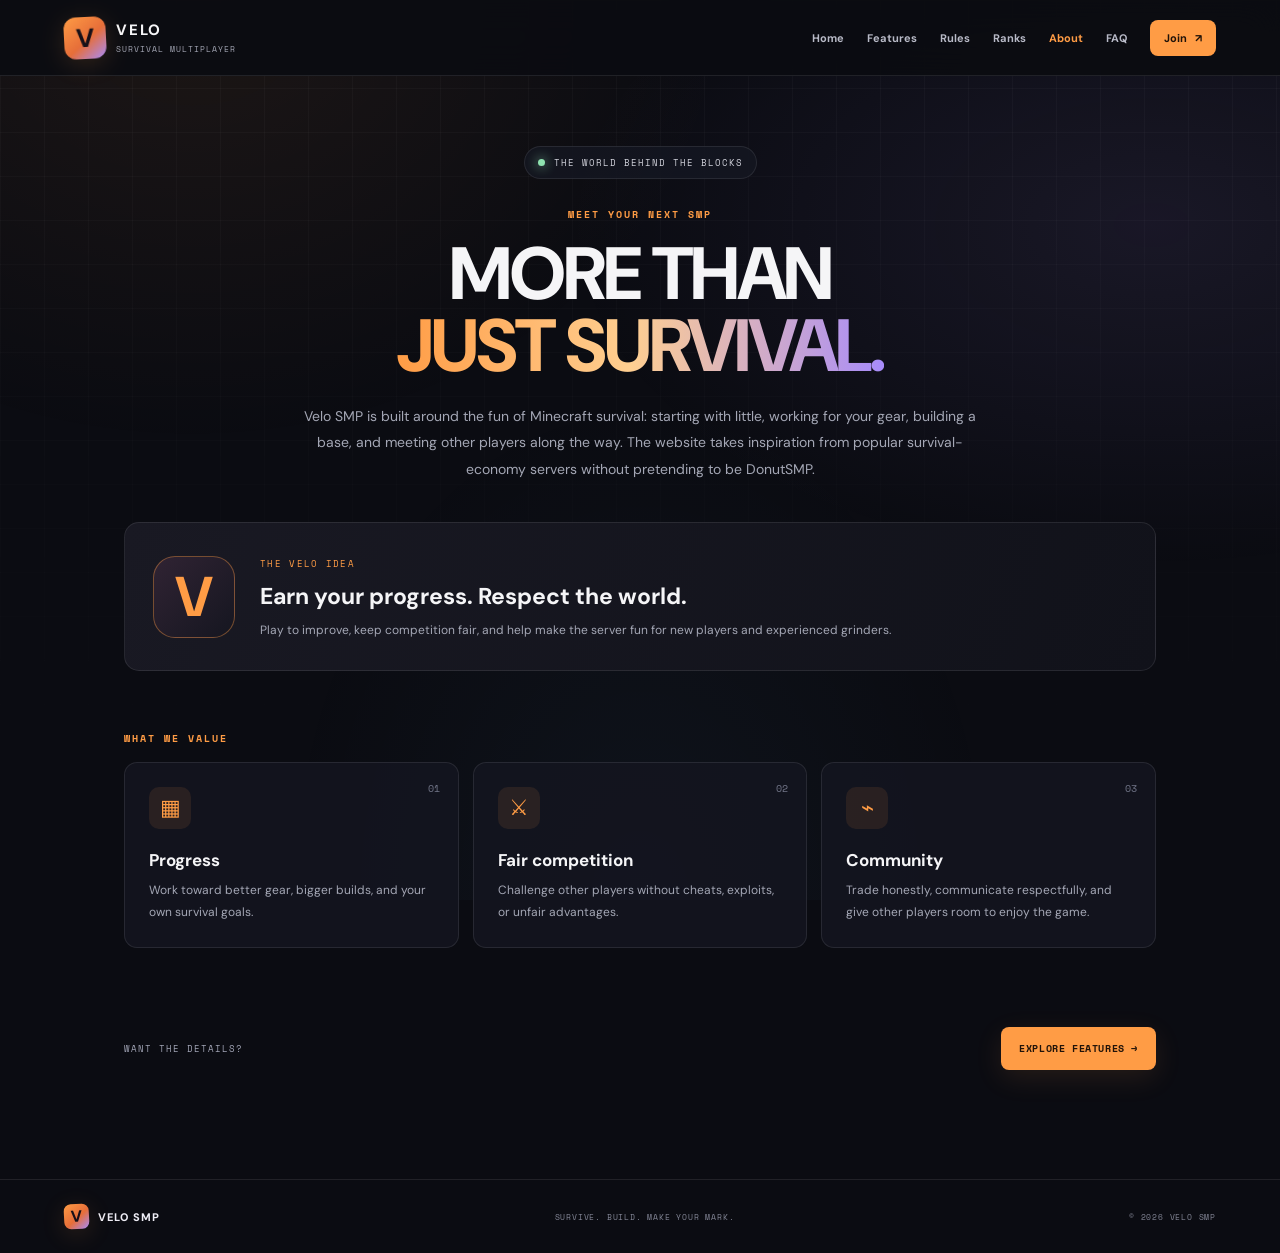
==== commit a5349de2: "Rewrite Velo SMP about page" ====
--- a/about.html
+++ b/about.html
@@ -1 +1 @@
-<!doctype html><html lang="en"><head><meta charset="UTF-8"><meta name="viewport" content="width=device-width,initial-scale=1"><meta name="theme-color" content="#090b18"><title>About Velo SMP — The World</title><link rel="icon" type="image/svg+xml" href="favicon.svg?v=2"><link rel="stylesheet" href="style.css"></head><body><div class="ambient"></div><div class="grid-overlay"></div><header class="site-header"><a class="brand" href="index.html"><span class="brand-mark">V</span><span class="brand-name">VELO<span class="brand-sub">SURVIVAL MULTIPLAYER</span></span></a><nav><a href="index.html">Home</a><a class="active" href="about.html">About</a><a class="nav-join" href="join.html">Join the world <span>↗</span></a></nav></header><main class="subpage"><div class="page-kicker"><span class="live-dot"></span> GET TO KNOW VELO</div><p class="eyebrow">NOT JUST ANOTHER SERVER</p><h1>THIS IS YOUR<br><span>PLAYGROUND.</span></h1><p class="subpage-copy">Velo SMP is a Minecraft survival world made for creativity, exploration, and the people you meet along the way. Grab your tools, find your place, and make the world yours.</p><div class="about-banner"><div class="banner-symbol">V</div><div><span class="card-number">THE VELO IDEA</span><h2>Simple idea. Endless stories.</h2><p>Build freely, adventure often, and treat the people sharing the world with you like teammates.</p></div></div><p class="eyebrow left-eye">THE WAY WE PLAY</p><div class="about-grid"><article class="info-card"><span class="info-num">01</span><div class="info-icon">▦</div><h2>Make it yours</h2><p>Build a home, start a project, and leave your own mark on the world.</p></article><article class="info-card"><span class="info-num">02</span><div class="info-icon">✧</div><h2>Stay curious</h2><p>Explore beyond your base and keep finding new goals to chase.</p></article><article class="info-card"><span class="info-num">03</span><div class="info-icon">⌁</div><h2>Respect the crew</h2><p>Be fair, be friendly, and help make the server fun for everyone.</p></article></div><section class="rules-panel"><div><p class="eyebrow left-eye">THE COMMUNITY CODE</p><h2>GOOD VIBES.<br><span>FAIR PLAY.</span></h2><p class="rules-intro">A great world starts with the people in it. Keep these basics in mind.</p></div><ul><li><span>01</span> Respect every player.</li><li><span>02</span> No cheating, hacking, or unfair advantages.</li><li><span>03</span> Keep chat friendly and welcoming.</li><li><span>04</span> Don't ruin another player's experience.</li></ul></section><div class="bottom-cta"><p>READY TO MAKE YOUR MARK?</p><a class="button primary" href="join.html">JOIN VELO SMP <span>→</span></a></div></main><footer><a class="footer-brand" href="index.html"><span class="brand-mark mini">V</span> VELO SMP</a><span>MADE FOR THE NEXT ADVENTURE.</span><span>© 2026 VELO SMP</span></footer></body></html>+<!doctype html><html lang="en"><head><meta charset="UTF-8"><meta name="viewport" content="width=device-width,initial-scale=1"><meta name="theme-color" content="#0b0c12"><meta name="description" content="Learn what Velo SMP is all about."><title>About Velo SMP</title><link rel="icon" type="image/svg+xml" href="favicon.svg?v=3"><link rel="stylesheet" href="style.css"></head><body><div class="ambient"></div><div class="grid-overlay"></div><header class="site-header"><a class="brand" href="index.html" aria-label="Velo SMP home"><span class="brand-mark">V</span><span class="brand-name">VELO<span class="brand-sub">SURVIVAL MULTIPLAYER</span></span></a><nav aria-label="Main navigation"><a class="" href="index.html">Home</a><a class="" href="features.html">Features</a><a class="" href="rules.html">Rules</a><a class="" href="ranks.html">Ranks</a><a class="active" href="about.html">About</a><a class="" href="faq.html">FAQ</a><a class="nav-join " href="join.html">Join <span>↗</span></a></nav></header><main class="subpage"><div class="page-kicker"><span class="live-dot"></span> THE WORLD BEHIND THE BLOCKS</div><p class="eyebrow">MEET YOUR NEXT SMP</p><h1>MORE THAN<br><span>JUST SURVIVAL.</span></h1><p class="subpage-copy">Velo SMP is built around the fun of Minecraft survival: starting with little, working for your gear, building a base, and meeting other players along the way. The website takes inspiration from popular survival-economy servers without pretending to be DonutSMP.</p><div class="about-banner"><div class="banner-symbol">V</div><div><span class="card-number">THE VELO IDEA</span><h2>Earn your progress. Respect the world.</h2><p>Play to improve, keep competition fair, and help make the server fun for new players and experienced grinders.</p></div></div><p class="eyebrow left-eye">WHAT WE VALUE</p><div class="about-grid"><article class="info-card"><span class="info-num">01</span><div class="info-icon">▦</div><h2>Progress</h2><p>Work toward better gear, bigger builds, and your own survival goals.</p></article><article class="info-card"><span class="info-num">02</span><div class="info-icon">⚔</div><h2>Fair competition</h2><p>Challenge other players without cheats, exploits, or unfair advantages.</p></article><article class="info-card"><span class="info-num">03</span><div class="info-icon">⌁</div><h2>Community</h2><p>Trade honestly, communicate respectfully, and give other players room to enjoy the game.</p></article></div><div class="bottom-cta"><p>WANT THE DETAILS?</p><a class="button primary" href="features.html">EXPLORE FEATURES →</a></div></main><footer><a class="footer-brand" href="index.html"><span class="brand-mark mini">V</span> VELO SMP</a><span>SURVIVE. BUILD. MAKE YOUR MARK.</span><span>© 2026 VELO SMP</span></footer><script src="script.js"></script></body></html>
--- a/style.css
+++ b/style.css
@@ -1,3 +1,3 @@
-@import url('https://fonts.googleapis.com/css2?family=Space+Grotesk:wght@400;500;600;700&family=Space+Mono:wght@400;700&display=swap');
-:root{--bg:#090b18;--panel:#111426;--panel2:#15182d;--mint:#65f7d1;--violet:#8b8fff;--orange:#ffbd68;--text:#f6f5ff;--muted:#a7a9c2;--line:rgba(177,181,255,.18)}*{box-sizing:border-box;margin:0;padding:0}html{scroll-behavior:smooth}body{min-height:100vh;background:var(--bg);color:var(--text);font-family:'Space Grotesk',Arial,sans-serif;overflow-x:hidden}a{color:inherit;text-decoration:none}.ambient{position:fixed;inset:0;z-index:-2;pointer-events:none;background:radial-gradient(ellipse at 50% 13%,rgba(98,89,198,.22),transparent 42%),radial-gradient(ellipse at 5% 65%,rgba(45,213,183,.11),transparent 35%),radial-gradient(ellipse at 95% 78%,rgba(255,153,93,.08),transparent 35%)}.grid-overlay{position:fixed;inset:0;z-index:-1;pointer-events:none;background-image:linear-gradient(rgba(168,170,255,.045) 1px,transparent 1px),linear-gradient(90deg,rgba(168,170,255,.045) 1px,transparent 1px);background-size:52px 52px;mask-image:linear-gradient(to bottom,black,transparent 90%)}.site-header{min-height:84px;padding:16px clamp(20px,7vw,105px);display:flex;align-items:center;justify-content:space-between;gap:22px;border-bottom:1px solid #ffffff12;background:rgba(9,11,24,.78);backdrop-filter:blur(18px);position:relative;z-index:3}.brand{display:flex;align-items:center;gap:12px}.brand-mark{width:42px;height:42px;display:grid;place-items:center;border:1px solid #9a9bff88;border-radius:13px;background:linear-gradient(140deg,#252848,#111326);color:var(--mint);font-size:27px;font-weight:700;box-shadow:0 0 28px #777dff25;transform:rotate(-3deg)}.brand-name{font-size:15px;font-weight:700;letter-spacing:2px}.brand-sub{display:block;margin-top:3px;font:8px 'Space Mono',monospace;letter-spacing:1.4px;color:#9a9dbb}.site-header nav{display:flex;align-items:center;gap:clamp(16px,3vw,36px)}.site-header nav a{font-size:12px;font-weight:600;color:#b9bad0;transition:color .2s}.site-header nav a:hover,.site-header nav a.active{color:#fff}.site-header nav .nav-join{padding:12px 16px;border-radius:7px;background:var(--mint);color:#09131b}.nav-join span{margin-left:10px}.hero{min-height:690px;min-height:calc(100svh - 84px);padding:80px 20px 35px;position:relative;display:flex;flex-direction:column;align-items:center;text-align:center;justify-content:center;overflow:hidden}.hero-orbit{position:absolute;width:500px;height:500px;border:1px solid #9296ff13;border-radius:50%;pointer-events:none}.orbit-one{transform:scaleX(1.5) rotate(-25deg)}.orbit-two{transform:scaleX(1.15) rotate(32deg);border-color:#65f7d115}.server-pill,.page-kicker{display:inline-flex;align-items:center;gap:10px;padding:10px 14px;border:1px solid var(--line);border-radius:99px;color:#c8c9e5;background:#14162a99;font:9px 'Space Mono',monospace;letter-spacing:1.4px;position:relative}.live-dot{width:7px;height:7px;border-radius:50%;background:var(--mint);box-shadow:0 0 12px #65f7d1;display:inline-block}.hero-emblem{position:relative;width:94px;height:94px;margin-top:32px;display:grid;place-items:center;border:1px solid #9c9dff80;border-radius:27px;background:linear-gradient(145deg,#26294a,#111326);box-shadow:0 15px 65px #6c72ff20,inset 0 0 22px #65f7d10a;transform:rotate(-4deg)}.hero-emblem>span{font-size:66px;font-weight:700;letter-spacing:-8px;padding-right:7px;background:linear-gradient(140deg,var(--mint),var(--violet) 65%,var(--orange));color:transparent;background-clip:text}.emblem-spark{position:absolute;right:-10px;top:-11px;font-style:normal;color:var(--orange);font-size:25px;text-shadow:0 0 20px #ffbd6866}.eyebrow{margin-top:30px;color:var(--mint);font:10px 'Space Mono',monospace;font-weight:700;letter-spacing:2.6px;position:relative}.hero h1,.subpage h1{margin-top:17px;font-size:clamp(48px,8vw,88px);line-height:.98;font-weight:700;letter-spacing:-4px;position:relative}.hero h1 span,.subpage h1 span,.section-heading h2 span,.cta-band h2 span,.rules-panel h2 span,.connect-card h2 span{background:linear-gradient(90deg,var(--mint),var(--violet) 60%,var(--orange));color:transparent;background-clip:text}.hero-copy{margin-top:22px;color:var(--muted);line-height:1.85;font-size:14px;position:relative}.server-address{margin-top:30px;width:min(100%,430px);padding:13px 14px;display:flex;align-items:center;gap:13px;border:1px solid var(--line);border-radius:12px;background:rgba(17,20,38,.88);text-align:left;position:relative;box-shadow:0 12px 50px #0002}.address-icon{width:40px;height:40px;display:grid;place-items:center;border-radius:9px;background:#65f7d115;color:var(--mint);font-size:20px}.address-text{flex:1}.server-address small,.ip-box small{display:block;color:#9699b8;font:8px 'Space Mono',monospace;letter-spacing:1.4px;margin-bottom:6px}.server-address strong{font:13px 'Space Mono',monospace;color:#fff}.server-address button,.ip-box button{border:1px solid #65f7d14a;border-radius:7px;background:#65f7d112;color:var(--mint);font:9px 'Space Mono',monospace;font-weight:700;padding:12px;cursor:pointer;transition:.2s}.server-address button:hover,.ip-box button:hover{background:var(--mint);color:#08131a}.server-address button span{margin-left:5px}.copy-note{min-height:17px;margin-top:8px;color:var(--mint);font-size:11px;position:relative}.hero-actions{display:flex;flex-wrap:wrap;gap:12px;justify-content:center;margin-top:8px;position:relative}.button{display:inline-flex;align-items:center;justify-content:center;gap:20px;padding:15px 19px;border-radius:7px;font:10px 'Space Mono',monospace;font-weight:700;letter-spacing:.8px;transition:transform .2s,background .2s,border-color .2s}.button:hover{transform:translateY(-3px)}.button.primary{background:var(--mint);color:#08131a;box-shadow:0 8px 28px #65f7d11c}.button.primary:hover{background:#a0ffe7}.button.ghost{border:1px solid #ffffff25;color:#e4e3f5;background:#ffffff03}.button.ghost:hover{border-color:#8b8fff99;background:#8b8fff12}.hero-stats{display:flex;align-items:center;gap:25px;margin-top:45px;position:relative}.hero-stats div{display:grid;gap:5px;text-align:left}.hero-stats strong{font-size:18px}.hero-stats span{font:8px 'Space Mono',monospace;color:#9093b1;letter-spacing:1px}.hero-stats>i{width:1px;height:30px;background:#ffffff20}.scroll-cue{position:absolute;bottom:19px;display:flex;align-items:center;gap:9px;color:#777b9b;font:8px 'Space Mono',monospace;letter-spacing:1.6px}.scroll-cue span{width:22px;height:1px;background:var(--mint)}.section-wrap{max-width:1120px;margin:0 auto;padding:100px 24px 110px}.section-heading{display:flex;align-items:flex-end;justify-content:space-between;gap:30px;margin-bottom:35px}.section-heading .eyebrow{margin-top:0}.section-heading h2,.cta-band h2{margin-top:15px;font-size:clamp(32px,5vw,55px);line-height:1.04;letter-spacing:-2px}.section-heading>p{max-width:350px;color:var(--muted);font-size:13px;line-height:1.9;padding-bottom:5px}.feature-grid{display:grid;grid-template-columns:1fr 1fr;gap:16px}.feature-card{position:relative;overflow:hidden;border:1px solid #ffffff14;border-radius:15px;background:linear-gradient(145deg,#14172b,#0f1120);min-height:360px;display:flex;flex-direction:column;transition:transform .25s,border-color .25s}.feature-card:hover{transform:translateY(-5px);border-color:#8b8fff66}.feature-large{grid-row:span 2}.card-art{height:175px;position:relative;overflow:hidden;background:radial-gradient(ellipse at 50% 100%,#4b448d66,transparent 60%),linear-gradient(145deg,#202447,#101323)}.feature-large .card-art{height:260px}.art-moon{position:absolute;width:75px;height:75px;border-radius:50%;background:linear-gradient(135deg,#ffda9b,#ff9c9b);right:18%;top:24px;box-shadow:0 0 55px #ffbd6840}.block{position:absolute;bottom:-10px;width:110px;height:125px;transform:rotate(25deg) skewY(-15deg);border:1px solid #65f7d166;background:linear-gradient(135deg,#4be4c3,#245c73)}.block-a{left:17%;height:135px}.block-b{left:39%;height:165px;background:linear-gradient(135deg,#8b8fff,#454a8b)}.block-c{left:61%;height:110px;background:linear-gradient(135deg,#ffbd68,#9e5e75)}.art-explore{background:radial-gradient(ellipse at 50% 100%,#286d6c,transparent 70%),linear-gradient(135deg,#192a42,#17172c)}.mountain{position:absolute;bottom:-60px;width:250px;height:190px;transform:rotate(45deg);background:linear-gradient(135deg,#4a9f9a,#263a62);border:1px solid #65f7d155}.mountain-a{left:5%}.mountain-b{left:42%;bottom:-80px;background:linear-gradient(135deg,#9b88e7,#37355e)}.art-star{position:absolute;top:25px;right:25%;font-size:32px;color:#ffdc9d}.art-crew{background:radial-gradient(ellipse at 50% 120%,#514a8b,transparent 65%),linear-gradient(135deg,#29203f,#111426)}.crew-orb{position:absolute;width:78px;height:78px;border-radius:24px;transform:rotate(35deg);border:1px solid #ffffff5a;box-shadow:inset 0 0 25px #ffffff16,0 0 40px #0002}.orb-a{left:18%;top:48px;background:linear-gradient(135deg,#65f7d1,#237f9a)}.orb-b{left:40%;top:28px;background:linear-gradient(135deg,#a2a1ff,#6356a6)}.orb-c{left:62%;top:55px;background:linear-gradient(135deg,#ffbd68,#b85e84)}.card-content{padding:25px 25px 29px}.card-number{font:9px 'Space Mono',monospace;letter-spacing:1.5px;color:var(--mint)}.card-content h3{font-size:21px;margin:12px 0 9px;letter-spacing:-.5px}.card-content p{max-width:410px;color:var(--muted);font-size:12px;line-height:1.8}.card-arrow{position:absolute;right:22px;bottom:24px;color:#aaaaf5;font-size:20px}.cta-band{max-width:1070px;margin:0 auto 100px;padding:40px clamp(22px,5vw,55px);border:1px solid #8b8fff36;border-radius:16px;display:flex;align-items:center;justify-content:space-between;gap:25px;background:radial-gradient(ellipse at 85% 20%,#6563c229,transparent 45%),linear-gradient(110deg,#15182c,#101221)}.cta-band .eyebrow{margin-top:0}.cta-band h2{font-size:clamp(27px,4vw,43px)}footer{display:flex;align-items:center;justify-content:space-between;gap:20px;padding:25px clamp(20px,7vw,105px);border-top:1px solid #ffffff12;color:#777b98;font:8px 'Space Mono',monospace;letter-spacing:1px}.footer-brand{display:flex;align-items:center;gap:9px;color:#eeedff;font:700 11px 'Space Grotesk',sans-serif;letter-spacing:1px}.brand-mark.mini{width:25px;height:25px;font-size:16px;border-radius:7px}.subpage{max-width:1050px;min-height:calc(100vh - 150px);margin:auto;padding:85px 24px 95px;text-align:center}.page-kicker{font-size:9px}.subpage .eyebrow{margin-top:35px}.subpage h1{font-size:clamp(43px,7vw,76px);letter-spacing:-3px}.subpage-copy{max-width:630px;margin:22px auto 45px;color:var(--muted);font-size:14px;line-height:1.95}.about-banner{display:flex;align-items:center;gap:28px;text-align:left;padding:30px;border:1px solid var(--line);border-radius:15px;background:linear-gradient(110deg,#171a31,#101321);margin-bottom:70px}.banner-symbol{width:88px;height:88px;flex:0 0 88px;display:grid;place-items:center;border:1px solid #8b8fff66;border-radius:23px;background:linear-gradient(135deg,#252849,#111426);font-size:60px;color:var(--mint);font-weight:700}.about-banner h2{font-size:24px;margin:10px 0}.about-banner p:not(.eyebrow){color:var(--muted);font-size:12px;line-height:1.8}.left-eye{text-align:left;margin-top:0;margin-bottom:18px}.about-grid{display:grid;grid-template-columns:repeat(3,1fr);gap:15px;text-align:left;margin-bottom:70px}.info-card{position:relative;padding:26px;border:1px solid #ffffff14;border-radius:13px;background:#111426cc;min-height:220px}.info-num{position:absolute;right:20px;top:20px;font:10px 'Space Mono',monospace;color:#6f7397}.info-icon{width:43px;height:43px;display:grid;place-items:center;border-radius:10px;background:#8b8fff18;color:var(--mint);font-size:23px;margin-bottom:24px}.info-card h2{font-size:17px;margin-bottom:10px}.info-card p{font-size:12px;color:var(--muted);line-height:1.8}.rules-panel{display:grid;grid-template-columns:.9fr 1.1fr;gap:35px;text-align:left;padding:35px;border:1px solid #ffffff16;border-radius:15px;background:linear-gradient(135deg,#15182c,#0f1120)}.rules-panel .eyebrow{margin-top:0}.rules-panel h2{font-size:35px;line-height:1.1;margin-top:13px;letter-spacing:-1px}.rules-intro{margin-top:16px;color:var(--muted);font-size:12px;line-height:1.8}.rules-panel ul{list-style:none;display:grid;gap:0}.rules-panel li{display:flex;align-items:center;gap:15px;padding:15px 0;border-bottom:1px solid #ffffff12;color:#dedff0;font-size:12px}.rules-panel li:last-child{border-bottom:0}.rules-panel li span{font:9px 'Space Mono',monospace;color:var(--mint)}.bottom-cta{display:flex;align-items:center;justify-content:space-between;gap:20px;margin-top:55px;padding:25px 0}.bottom-cta>p{font:9px 'Space Mono',monospace;letter-spacing:1.2px;color:#a2a5c2}.join-page{max-width:1100px}.join-layout{display:grid;grid-template-columns:1.15fr .85fr;gap:22px;align-items:stretch;text-align:left;margin-top:40px}.join-steps{display:grid;gap:10px}.join-step{display:flex;align-items:flex-start;gap:16px;padding:21px;border:1px solid #ffffff13;border-radius:12px;background:#111426aa}.step-no{font:11px 'Space Mono',monospace;color:var(--mint);padding-top:2px}.join-step>div{flex:1}.join-step h2{font-size:15px;margin-bottom:7px}.join-step p{font-size:11px;color:var(--muted);line-height:1.8}.join-step p b{color:#e5e5f5}.step-symbol{color:#8b8fff;font-size:20px}.connect-card{padding:27px;border:1px solid #8b8fff42;border-radius:15px;background:radial-gradient(ellipse at 100% 0%,#7778ff24,transparent 45%),linear-gradient(145deg,#171a31,#101321);display:flex;flex-direction:column}.connect-top{display:flex;align-items:center;justify-content:space-between}.connect-icon{width:44px;height:44px;display:grid;place-items:center;border:1px solid #8b8fff66;border-radius:13px;color:var(--mint);font-size:27px;background:#090b18}.connect-label{display:flex;align-items:center;gap:7px;font:8px 'Space Mono',monospace;letter-spacing:1px;color:#a9abc8}.connect-card .eyebrow{margin-top:35px}.connect-card h2{font-size:34px;letter-spacing:-1px;margin-top:9px}.connect-desc{font-size:12px;color:var(--muted);margin-top:8px}.ip-box{margin-top:25px;padding:18px;border:1px solid var(--line);border-radius:10px;background:#090b18a8}.ip-box strong{display:block;font:13px 'Space Mono',monospace;margin:10px 0 16px}.ip-box button{width:100%}.ip-box .copy-note{margin-bottom:0}.connect-note{display:flex;gap:10px;margin-top:auto;padding-top:24px;color:#a0a2bf;font-size:10px;line-height:1.8}.connect-note>span{color:var(--orange)}.connect-note p{margin:0}.join-page .bottom-cta{margin-top:35px}
-@media(max-width:760px){.site-header{padding:14px 18px;flex-wrap:wrap}.site-header nav{gap:14px}.site-header nav a{font-size:11px}.site-header nav .nav-join{padding:10px}.brand-sub{font-size:7px}.hero{min-height:calc(100svh - 110px);padding-top:55px}.hero h1{letter-spacing:-2px}.hero-stats{gap:13px}.hero-stats span{font-size:7px}.section-wrap{padding:75px 18px}.section-heading{display:block}.section-heading>p{margin-top:20px}.feature-grid{grid-template-columns:1fr}.feature-large{grid-row:auto}.feature-large .card-art{height:190px}.card-art{height:155px}.cta-band{margin:0 18px 65px;align-items:flex-start;flex-direction:column}.about-grid{grid-template-columns:1fr;margin-bottom:45px}.info-card{min-height:auto}.rules-panel{grid-template-columns:1fr;padding:25px;gap:20px}.about-banner{padding:20px;gap:17px;align-items:flex-start}.banner-symbol{width:60px;height:60px;flex-basis:60px;font-size:40px;border-radius:15px}.about-banner h2{font-size:19px}.join-layout{grid-template-columns:1fr}.connect-card{min-height:390px}.subpage{padding:65px 18px 70px}.subpage h1{letter-spacing:-2px}.bottom-cta{align-items:flex-start;flex-direction:column}footer{flex-wrap:wrap;justify-content:center;text-align:center}footer>span:nth-child(2){display:none}}@media(max-width:430px){.site-header nav{width:100%;justify-content:space-between}.site-header{gap:12px}.hero-stats{gap:9px}.hero-stats strong{font-size:15px}.hero-stats span{letter-spacing:0}.hero-stats>i{height:25px}.server-address{gap:8px;padding:10px}.server-address button{padding:10px 8px;font-size:8px}.server-address strong{font-size:11px}.hero-actions{width:100%}.hero-actions .button{flex:1;padding:14px 11px;font-size:9px}.desktop-only{display:none}.section-heading h2{font-size:36px}.join-step{padding:17px 14px;gap:11px}}@media(prefers-reduced-motion:reduce){*{scroll-behavior:auto!important;transition:none!important}}+@import url('https://fonts.googleapis.com/css2?family=DM+Sans:wght@400;500;600;700;800&family=Space+Mono:wght@400;700&display=swap');
+:root{--bg:#0b0c12;--panel:#13151f;--panel2:#191c28;--ink:#f5f5f7;--muted:#a4a7b5;--line:#ffffff17;--orange:#ff9c45;--purple:#a78bfa;--blue:#71c8ff;--green:#8fe3b0}*{box-sizing:border-box;margin:0;padding:0}html{scroll-behavior:smooth}body{min-height:100vh;background:var(--bg);color:var(--ink);font-family:'DM Sans',Arial,sans-serif;overflow-x:hidden}a{color:inherit;text-decoration:none}.ambient{position:fixed;inset:0;z-index:-2;pointer-events:none;background:radial-gradient(ellipse at 15% 0%,#ff9c4513,transparent 35%),radial-gradient(ellipse at 90% 25%,#a78bfa17,transparent 36%),radial-gradient(ellipse at 50% 100%,#71c8ff0b,transparent 40%)}.grid-overlay{position:fixed;inset:0;z-index:-1;pointer-events:none;background-image:linear-gradient(#ffffff08 1px,transparent 1px),linear-gradient(90deg,#ffffff08 1px,transparent 1px);background-size:44px 44px;mask-image:linear-gradient(to bottom,#000,transparent 90%)}.site-header{position:sticky;top:0;z-index:10;min-height:76px;padding:13px clamp(16px,5vw,70px);display:flex;align-items:center;justify-content:space-between;gap:22px;border-bottom:1px solid var(--line);background:#0b0c12eF;backdrop-filter:blur(18px)}.brand{display:flex;align-items:center;gap:10px;flex-shrink:0}.brand-mark{width:42px;height:42px;display:grid;place-items:center;border-radius:12px;background:linear-gradient(140deg,var(--orange),#e66e39 55%,var(--purple));color:#171018;font-size:26px;font-weight:800;box-shadow:0 5px 25px #ff9c4526;transform:rotate(-3deg)}.brand-name{font-size:15px;font-weight:800;letter-spacing:1.8px}.brand-sub{display:block;margin-top:3px;font:8px 'Space Mono',monospace;letter-spacing:1px;color:var(--muted)}.site-header nav{display:flex;align-items:center;gap:clamp(10px,1.8vw,24px);overflow-x:auto;scrollbar-width:none}.site-header nav a{white-space:nowrap;font-size:11px;font-weight:700;color:#b8bac7;transition:color .2s}.site-header nav a:hover,.site-header nav a.active{color:var(--orange)}.site-header nav .nav-join{padding:11px 14px;border-radius:8px;background:var(--orange);color:#211309}.nav-join span{margin-left:5px}.hero{min-height:calc(100svh - 76px);padding:80px 20px 55px;position:relative;display:flex;flex-direction:column;align-items:center;text-align:center;justify-content:center;overflow:hidden}.hero-orbit{position:absolute;width:530px;height:530px;border:1px solid #a78bfa18;border-radius:50%;pointer-events:none}.orbit-one{transform:scaleX(1.45) rotate(-25deg)}.orbit-two{transform:scaleX(1.12) rotate(30deg);border-color:#ff9c4519}.server-pill,.page-kicker{display:inline-flex;align-items:center;gap:9px;padding:9px 13px;border:1px solid var(--line);border-radius:99px;color:#d1d2db;background:#151721d9;font:9px 'Space Mono',monospace;letter-spacing:1px;position:relative}.live-dot{width:7px;height:7px;border-radius:50%;background:var(--green);box-shadow:0 0 12px #8fe3b0;display:inline-block}.hero-emblem{position:relative;width:82px;height:82px;margin-top:30px;display:grid;place-items:center;border:1px solid #ff9c4566;border-radius:24px;background:linear-gradient(145deg,#29202a,#15151f);box-shadow:0 15px 65px #ff9c4518;transform:rotate(-4deg)}.hero-emblem>span{font-size:60px;font-weight:800;letter-spacing:-7px;padding-right:6px;background:linear-gradient(140deg,var(--orange),#ffd38c 48%,var(--purple));color:transparent;background-clip:text}.emblem-spark{position:absolute;right:-9px;top:-10px;font-style:normal;color:var(--blue);font-size:23px}.eyebrow{margin-top:28px;color:var(--orange);font:10px 'Space Mono',monospace;font-weight:700;letter-spacing:2px;position:relative}.hero h1,.subpage h1{margin-top:17px;font-size:clamp(46px,8vw,88px);line-height:.97;font-weight:800;letter-spacing:-4px;position:relative}.hero h1 span,.subpage h1 span,.section-heading h2 span,.cta-band h2 span,.rules-panel h2 span,.connect-card h2 span{background:linear-gradient(90deg,var(--orange),#ffcf91 48%,var(--purple));color:transparent;background-clip:text}.hero-copy{margin-top:20px;color:var(--muted);line-height:1.85;font-size:14px;position:relative;max-width:610px}.server-address{margin-top:28px;width:min(100%,440px);padding:12px;display:flex;align-items:center;gap:12px;border:1px solid var(--line);border-radius:12px;background:#151721ed;text-align:left;position:relative;box-shadow:0 12px 50px #0004}.address-icon{width:40px;height:40px;display:grid;place-items:center;border-radius:10px;background:#ff9c451a;color:var(--orange);font-size:20px}.address-text{flex:1}.server-address small,.ip-box small{display:block;color:#9b9eae;font:8px 'Space Mono',monospace;letter-spacing:1.2px;margin-bottom:6px}.server-address strong{font:13px 'Space Mono',monospace;color:#fff}.server-address button,.ip-box button{border:1px solid #ff9c4555;border-radius:7px;background:#ff9c4514;color:var(--orange);font:9px 'Space Mono',monospace;font-weight:700;padding:12px;cursor:pointer;transition:.2s}.server-address button:hover,.ip-box button:hover{background:var(--orange);color:#211309}.copy-note{min-height:17px;margin-top:8px;color:var(--green);font-size:11px;position:relative}.hero-actions{display:flex;flex-wrap:wrap;gap:12px;justify-content:center;margin-top:8px;position:relative}.button{display:inline-flex;align-items:center;justify-content:center;gap:16px;padding:14px 18px;border-radius:8px;font:10px 'Space Mono',monospace;font-weight:700;letter-spacing:.6px;transition:transform .2s,background .2s,border-color .2s}.button:hover{transform:translateY(-3px)}.button.primary{background:var(--orange);color:#211309;box-shadow:0 8px 28px #ff9c451c}.button.primary:hover{background:#ffc17e}.button.ghost{border:1px solid #ffffff28;color:#eeedf5;background:#ffffff04}.button.ghost:hover{border-color:#a78bfa99;background:#a78bfa12}.hero-stats{display:flex;align-items:center;gap:25px;margin-top:40px;position:relative}.hero-stats div{display:grid;gap:5px;text-align:left}.hero-stats strong{font-size:18px}.hero-stats span{font:8px 'Space Mono',monospace;color:#9699aa;letter-spacing:.8px}.hero-stats>i{width:1px;height:30px;background:#ffffff20}.section-wrap{max-width:1120px;margin:0 auto;padding:85px 24px 95px}.section-heading{display:flex;align-items:flex-end;justify-content:space-between;gap:30px;margin-bottom:30px}.section-heading .eyebrow{margin-top:0}.section-heading h2,.cta-band h2{margin-top:13px;font-size:clamp(32px,5vw,54px);line-height:1.04;letter-spacing:-2px}.section-heading>p{max-width:380px;color:var(--muted);font-size:13px;line-height:1.9;padding-bottom:5px}.feature-grid{display:grid;grid-template-columns:repeat(3,1fr);gap:15px}.feature-card{position:relative;overflow:hidden;border:1px solid var(--line);border-radius:14px;background:linear-gradient(145deg,#171923,#11121a);min-height:310px;display:flex;flex-direction:column;transition:transform .25s,border-color .25s}.feature-card:hover{transform:translateY(-5px);border-color:#ff9c4566}.card-art{height:150px;position:relative;overflow:hidden;background:radial-gradient(ellipse at 50% 100%,#8d5cbd55,transparent 65%),linear-gradient(145deg,#28243b,#151620)}.art-moon{position:absolute;width:64px;height:64px;border-radius:50%;background:linear-gradient(135deg,#ffe0a8,#ff9c45);right:18%;top:22px;box-shadow:0 0 45px #ff9c4540}.block{position:absolute;bottom:-12px;width:92px;height:110px;transform:rotate(25deg) skewY(-15deg);border:1px solid #ffffff45;background:linear-gradient(135deg,#ffb45f,#a7513c)}.block-a{left:17%;height:120px}.block-b{left:39%;height:145px;background:linear-gradient(135deg,#a78bfa,#54418c)}.block-c{left:61%;height:95px;background:linear-gradient(135deg,#71c8ff,#34718f)}.art-explore{background:radial-gradient(ellipse at 50% 100%,#286d6c88,transparent 70%),linear-gradient(135deg,#192a42,#17172c)}.mountain{position:absolute;bottom:-60px;width:210px;height:170px;transform:rotate(45deg);background:linear-gradient(135deg,#4a9f9a,#263a62);border:1px solid #71c8ff55}.mountain-a{left:5%}.mountain-b{left:42%;bottom:-80px;background:linear-gradient(135deg,#9b88e7,#37355e)}.art-star{position:absolute;top:20px;right:25%;font-size:30px;color:#ffdc9d}.art-crew{background:radial-gradient(ellipse at 50% 120%,#514a8b,transparent 65%),linear-gradient(135deg,#29203f,#111426)}.crew-orb{position:absolute;width:70px;height:70px;border-radius:22px;transform:rotate(35deg);border:1px solid #ffffff5a;box-shadow:inset 0 0 25px #ffffff16}.orb-a{left:18%;top:42px;background:linear-gradient(135deg,#ffb45f,#a7513c)}.orb-b{left:40%;top:23px;background:linear-gradient(135deg,#a2a1ff,#6356a6)}.orb-c{left:62%;top:48px;background:linear-gradient(135deg,#71c8ff,#34718f)}.card-content{padding:23px 22px 26px}.card-number{font:9px 'Space Mono',monospace;letter-spacing:1.3px;color:var(--orange)}.card-content h3{font-size:19px;margin:11px 0 8px;letter-spacing:-.4px}.card-content p{color:var(--muted);font-size:12px;line-height:1.8}.card-arrow{position:absolute;right:20px;bottom:19px;color:var(--purple);font-size:20px}.cta-band{max-width:1070px;margin:0 auto 85px;padding:38px clamp(22px,5vw,52px);border:1px solid #a78bfa36;border-radius:16px;display:flex;align-items:center;justify-content:space-between;gap:25px;background:radial-gradient(ellipse at 85% 20%,#a78bfa20,transparent 45%),linear-gradient(110deg,#191923,#11121a)}.cta-band .eyebrow{margin-top:0}.cta-band h2{font-size:clamp(27px,4vw,43px)}footer{display:flex;align-items:center;justify-content:space-between;gap:20px;padding:24px clamp(20px,5vw,70px);border-top:1px solid var(--line);color:#858898;font:8px 'Space Mono',monospace;letter-spacing:.8px}.footer-brand{display:flex;align-items:center;gap:9px;color:#eeedf5;font:800 11px 'DM Sans',sans-serif;letter-spacing:1px}.brand-mark.mini{width:25px;height:25px;font-size:16px;border-radius:7px}.subpage{max-width:1080px;min-height:calc(100vh - 150px);margin:auto;padding:70px 24px 85px;text-align:center}.subpage .eyebrow{margin-top:28px}.subpage h1{font-size:clamp(42px,7vw,74px);letter-spacing:-3px}.subpage-copy{max-width:680px;margin:20px auto 40px;color:var(--muted);font-size:14px;line-height:1.9}.about-banner{display:flex;align-items:center;gap:25px;text-align:left;padding:28px;border:1px solid var(--line);border-radius:15px;background:linear-gradient(110deg,#191923,#11121a);margin-bottom:60px}.banner-symbol{width:82px;height:82px;flex:0 0 82px;display:grid;place-items:center;border:1px solid #ff9c4566;border-radius:22px;background:linear-gradient(135deg,#302333,#151620);font-size:56px;color:var(--orange);font-weight:800}.about-banner h2{font-size:23px;margin:9px 0}.about-banner p:not(.eyebrow){color:var(--muted);font-size:12px;line-height:1.8}.left-eye{text-align:left;margin-top:0;margin-bottom:16px}.about-grid,.rules-grid,.faq-grid,.rank-grid{display:grid;grid-template-columns:repeat(3,1fr);gap:14px;text-align:left;margin-bottom:55px}.info-card,.rule-card,.faq-card,.rank-card{position:relative;padding:24px;border:1px solid var(--line);border-radius:13px;background:#151620d9;min-height:180px}.info-num{position:absolute;right:18px;top:18px;font:10px 'Space Mono',monospace;color:#73778a}.info-icon{width:42px;height:42px;display:grid;place-items:center;border-radius:10px;background:#ff9c4519;color:var(--orange);font-size:22px;margin-bottom:20px}.info-card h2,.rule-card h2,.faq-card h2,.rank-card h2{font-size:17px;margin-bottom:9px}.info-card p,.rule-card p,.faq-card p,.rank-card p{font-size:12px;color:var(--muted);line-height:1.8}.rules-panel{display:grid;grid-template-columns:.9fr 1.1fr;gap:35px;text-align:left;padding:32px;border:1px solid var(--line);border-radius:15px;background:linear-gradient(135deg,#191923,#11121a)}.rules-panel .eyebrow{margin-top:0}.rules-panel h2{font-size:34px;line-height:1.1;margin-top:13px;letter-spacing:-1px}.rules-intro{margin-top:15px;color:var(--muted);font-size:12px;line-height:1.8}.rules-panel ul{list-style:none;display:grid;gap:0}.rules-panel li{display:flex;align-items:flex-start;gap:13px;padding:13px 0;border-bottom:1px solid var(--line);color:#dedfe8;font-size:12px;line-height:1.6}.rules-panel li:last-child{border-bottom:0}.rules-panel li span{font:9px 'Space Mono',monospace;color:var(--orange);padding-top:3px}.bottom-cta{display:flex;align-items:center;justify-content:space-between;gap:20px;margin-top:45px;padding:24px 0}.bottom-cta>p{font:9px 'Space Mono',monospace;letter-spacing:1px;color:#a2a5b6}.join-page{max-width:1100px}.join-layout{display:grid;grid-template-columns:1.15fr .85fr;gap:20px;align-items:stretch;text-align:left;margin-top:35px}.join-steps{display:grid;gap:10px}.join-step{display:flex;align-items:flex-start;gap:15px;padding:20px;border:1px solid var(--line);border-radius:12px;background:#151620c9}.step-no{font:11px 'Space Mono',monospace;color:var(--orange);padding-top:2px}.join-step>div{flex:1}.join-step h2{font-size:15px;margin-bottom:7px}.join-step p{font-size:11px;color:var(--muted);line-height:1.8}.join-step p b{color:#e5e5f5}.step-symbol{color:var(--purple);font-size:20px}.connect-card{padding:25px;border:1px solid #ff9c4542;border-radius:15px;background:radial-gradient(ellipse at 100% 0%,#ff9c4517,transparent 45%),linear-gradient(145deg,#191923,#11121a);display:flex;flex-direction:column}.connect-top{display:flex;align-items:center;justify-content:space-between}.connect-icon{width:44px;height:44px;display:grid;place-items:center;border:1px solid #ff9c4566;border-radius:13px;color:var(--orange);font-size:27px;background:#0b0c12}.connect-label{display:flex;align-items:center;gap:7px;font:8px 'Space Mono',monospace;letter-spacing:1px;color:#a9abc0}.connect-card .eyebrow{margin-top:30px}.connect-card h2{font-size:34px;letter-spacing:-1px;margin-top:9px}.connect-desc{font-size:12px;color:var(--muted);margin-top:8px}.ip-box{margin-top:23px;padding:17px;border:1px solid var(--line);border-radius:10px;background:#0b0c12a8}.ip-box strong{display:block;font:13px 'Space Mono',monospace;margin:10px 0 16px}.ip-box button{width:100%}.ip-box .copy-note{margin-bottom:0}.connect-note{display:flex;gap:10px;margin-top:auto;padding-top:22px;color:#a0a2b2;font-size:10px;line-height:1.8}.connect-note>span{color:var(--blue)}.connect-note p{margin:0}.join-page .bottom-cta{margin-top:32px}.rule-card{min-height:190px}.rule-tag{display:inline-block;margin-bottom:16px;color:var(--orange);font:9px 'Space Mono',monospace;letter-spacing:1px}.faq-card{min-height:160px}.rank-card{min-height:200px;border-top:2px solid var(--purple)}.rank-card:first-child{border-top-color:var(--orange)}.rank-card:nth-child(3){border-top-color:var(--blue)}.notice{margin:0 auto 30px;max-width:850px;text-align:left;padding:17px 20px;border:1px solid #ff9c453d;border-radius:10px;background:#ff9c450b;color:#d8d5df;font-size:12px;line-height:1.8}.notice b{color:var(--orange)}.page-links{display:flex;gap:12px;flex-wrap:wrap;justify-content:center;margin-top:25px}
+@media(max-width:900px){.site-header{align-items:flex-start;flex-direction:column;gap:13px;padding:13px 20px}.site-header nav{width:100%;padding-bottom:2px}.feature-grid,.about-grid,.rules-grid,.faq-grid,.rank-grid{grid-template-columns:repeat(2,1fr)}.join-layout{grid-template-columns:1fr}.connect-card{min-height:360px}.section-heading{align-items:flex-start;flex-direction:column}.cta-band{margin-left:18px;margin-right:18px}}@media(max-width:600px){.site-header nav{gap:16px}.site-header nav a{font-size:10px}.site-header nav .nav-join{padding:9px}.brand-sub{font-size:7px}.hero{min-height:calc(100svh - 120px);padding-top:55px}.hero h1{letter-spacing:-2px}.hero-stats{gap:12px}.hero-stats span{font-size:7px;letter-spacing:0}.section-wrap{padding:65px 18px}.feature-grid,.about-grid,.rules-grid,.faq-grid,.rank-grid{grid-template-columns:1fr}.feature-card{min-height:270px}.card-art{height:145px}.cta-band{align-items:flex-start;flex-direction:column;margin-bottom:60px}.subpage{padding:55px 18px 65px}.subpage h1{letter-spacing:-2px}.about-banner{padding:19px;gap:15px;align-items:flex-start}.banner-symbol{width:58px;height:58px;flex-basis:58px;font-size:38px;border-radius:15px}.about-banner h2{font-size:18px}.rules-panel{grid-template-columns:1fr;padding:23px;gap:18px}.bottom-cta{align-items:flex-start;flex-direction:column}.hero-actions{width:100%}.hero-actions .button{flex:1;padding:13px 10px;font-size:9px}.server-address{gap:8px;padding:10px}.server-address button{padding:10px 8px;font-size:8px}.server-address strong{font-size:11px}.desktop-only{display:none}.hero-stats strong{font-size:15px}.hero-stats>i{height:25px}footer{flex-wrap:wrap;justify-content:center;text-align:center}footer>span:nth-child(2){display:none}}@media(prefers-reduced-motion:reduce){*{scroll-behavior:auto!important;transition:none!important}}
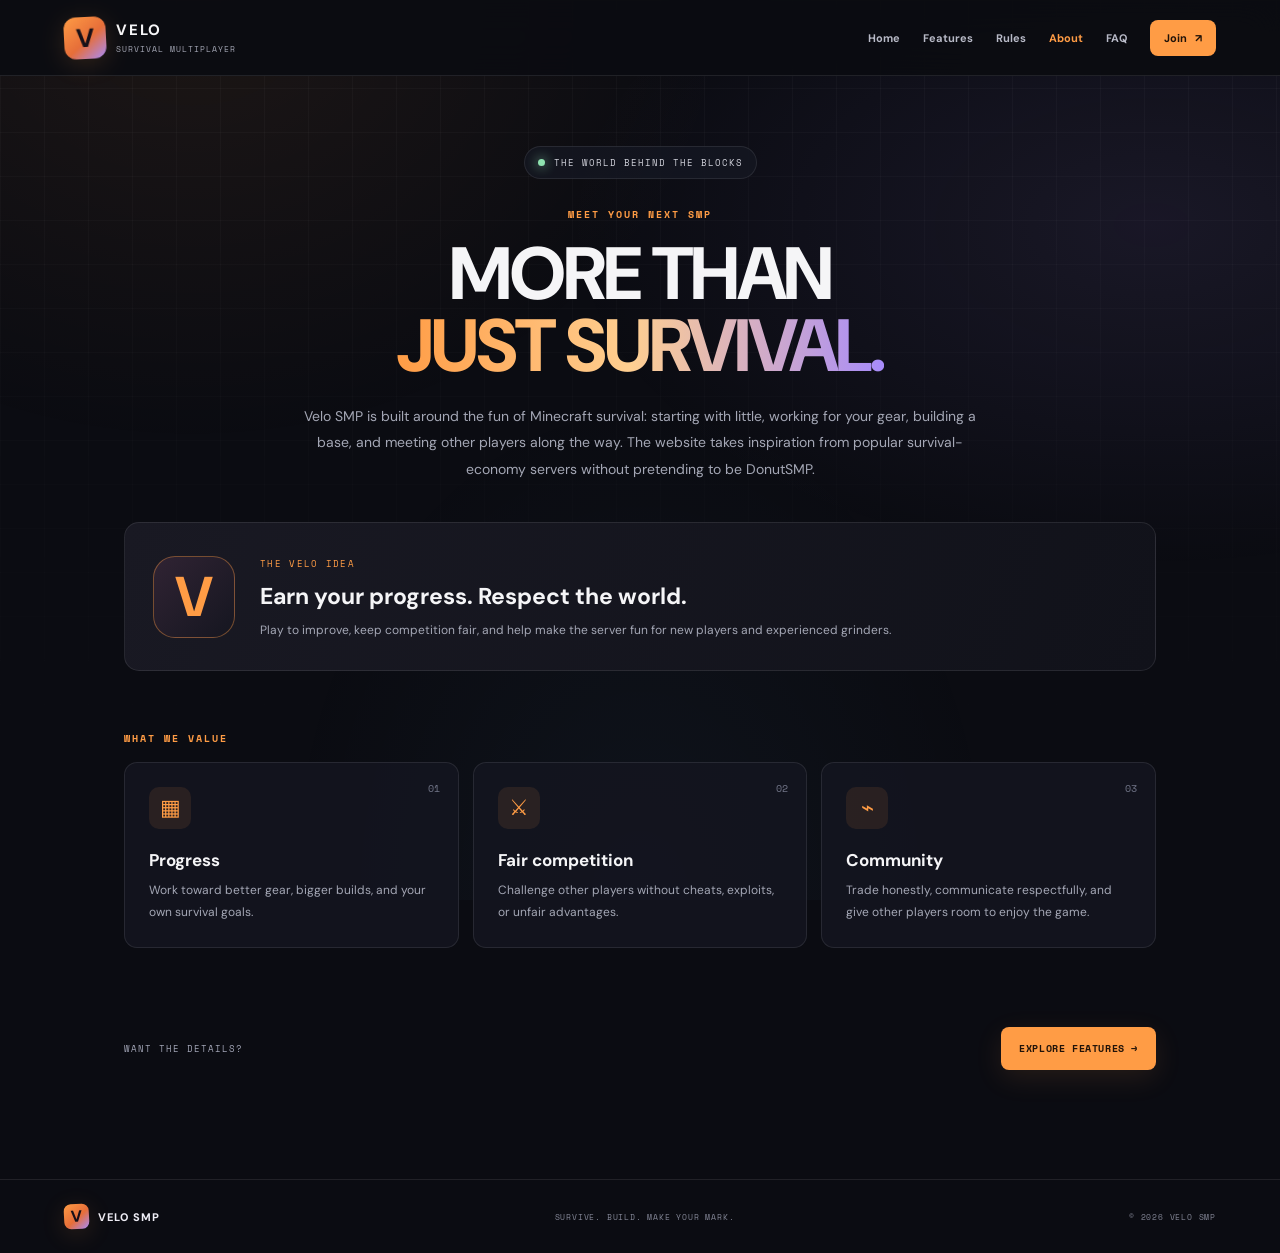
==== commit 31718452: "Use clean extensionless navigation routes" ====
--- a/about.html
+++ b/about.html
@@ -1 +1 @@
-<!doctype html><html lang="en"><head><meta charset="UTF-8"><meta name="viewport" content="width=device-width,initial-scale=1"><meta name="theme-color" content="#0b0c12"><meta name="description" content="Learn what Velo SMP is all about."><title>About Velo SMP</title><link rel="icon" type="image/svg+xml" href="favicon.svg?v=3"><link rel="stylesheet" href="style.css"></head><body><div class="ambient"></div><div class="grid-overlay"></div><header class="site-header"><a class="brand" href="index.html" aria-label="Velo SMP home"><span class="brand-mark">V</span><span class="brand-name">VELO<span class="brand-sub">SURVIVAL MULTIPLAYER</span></span></a><nav aria-label="Main navigation"><a class="" href="index.html">Home</a><a class="" href="features.html">Features</a><a class="" href="rules.html">Rules</a><a class="" href="ranks.html">Ranks</a><a class="active" href="about.html">About</a><a class="" href="faq.html">FAQ</a><a class="nav-join " href="join.html">Join <span>↗</span></a></nav></header><main class="subpage"><div class="page-kicker"><span class="live-dot"></span> THE WORLD BEHIND THE BLOCKS</div><p class="eyebrow">MEET YOUR NEXT SMP</p><h1>MORE THAN<br><span>JUST SURVIVAL.</span></h1><p class="subpage-copy">Velo SMP is built around the fun of Minecraft survival: starting with little, working for your gear, building a base, and meeting other players along the way. The website takes inspiration from popular survival-economy servers without pretending to be DonutSMP.</p><div class="about-banner"><div class="banner-symbol">V</div><div><span class="card-number">THE VELO IDEA</span><h2>Earn your progress. Respect the world.</h2><p>Play to improve, keep competition fair, and help make the server fun for new players and experienced grinders.</p></div></div><p class="eyebrow left-eye">WHAT WE VALUE</p><div class="about-grid"><article class="info-card"><span class="info-num">01</span><div class="info-icon">▦</div><h2>Progress</h2><p>Work toward better gear, bigger builds, and your own survival goals.</p></article><article class="info-card"><span class="info-num">02</span><div class="info-icon">⚔</div><h2>Fair competition</h2><p>Challenge other players without cheats, exploits, or unfair advantages.</p></article><article class="info-card"><span class="info-num">03</span><div class="info-icon">⌁</div><h2>Community</h2><p>Trade honestly, communicate respectfully, and give other players room to enjoy the game.</p></article></div><div class="bottom-cta"><p>WANT THE DETAILS?</p><a class="button primary" href="features.html">EXPLORE FEATURES →</a></div></main><footer><a class="footer-brand" href="index.html"><span class="brand-mark mini">V</span> VELO SMP</a><span>SURVIVE. BUILD. MAKE YOUR MARK.</span><span>© 2026 VELO SMP</span></footer><script src="script.js"></script></body></html>+<!doctype html><html lang="en"><head><meta charset="UTF-8"><meta name="viewport" content="width=device-width,initial-scale=1"><meta name="theme-color" content="#0b0c12"><meta name="description" content="Learn what Velo SMP is all about."><title>About Velo SMP</title><link rel="icon" type="image/svg+xml" href="/favicon.svg?v=5"><link rel="stylesheet" href="/style.css"></head><body><div class="ambient"></div><div class="grid-overlay"></div><header class="site-header"><a class="brand" href="/" aria-label="Velo SMP home"><span class="brand-mark">V</span><span class="brand-name">VELO<span class="brand-sub">SURVIVAL MULTIPLAYER</span></span></a><nav aria-label="Main navigation"><a class="" href="/">Home</a><a class="" href="/features">Features</a><a class="" href="/rules">Rules</a><a class="active" href="/about">About</a><a class="" href="/faq">FAQ</a><a class="nav-join " href="/join">Join <span>↗</span></a></nav></header><main class="subpage"><div class="page-kicker"><span class="live-dot"></span> THE WORLD BEHIND THE BLOCKS</div><p class="eyebrow">MEET YOUR NEXT SMP</p><h1>MORE THAN<br><span>JUST SURVIVAL.</span></h1><p class="subpage-copy">Velo SMP is built around the fun of Minecraft survival: starting with little, working for your gear, building a base, and meeting other players along the way. The website takes inspiration from popular survival-economy servers without pretending to be DonutSMP.</p><div class="about-banner"><div class="banner-symbol">V</div><div><span class="card-number">THE VELO IDEA</span><h2>Earn your progress. Respect the world.</h2><p>Play to improve, keep competition fair, and help make the server fun for new players and experienced grinders.</p></div></div><p class="eyebrow left-eye">WHAT WE VALUE</p><div class="about-grid"><article class="info-card"><span class="info-num">01</span><div class="info-icon">▦</div><h2>Progress</h2><p>Work toward better gear, bigger builds, and your own survival goals.</p></article><article class="info-card"><span class="info-num">02</span><div class="info-icon">⚔</div><h2>Fair competition</h2><p>Challenge other players without cheats, exploits, or unfair advantages.</p></article><article class="info-card"><span class="info-num">03</span><div class="info-icon">⌁</div><h2>Community</h2><p>Trade honestly, communicate respectfully, and give other players room to enjoy the game.</p></article></div><div class="bottom-cta"><p>WANT THE DETAILS?</p><a class="button primary" href="/features">EXPLORE FEATURES →</a></div></main><footer><a class="footer-brand" href="/"><span class="brand-mark mini">V</span> VELO SMP</a><span>SURVIVE. BUILD. MAKE YOUR MARK.</span><span>© 2026 VELO SMP</span></footer><script src="/script.js"></script></body></html>
